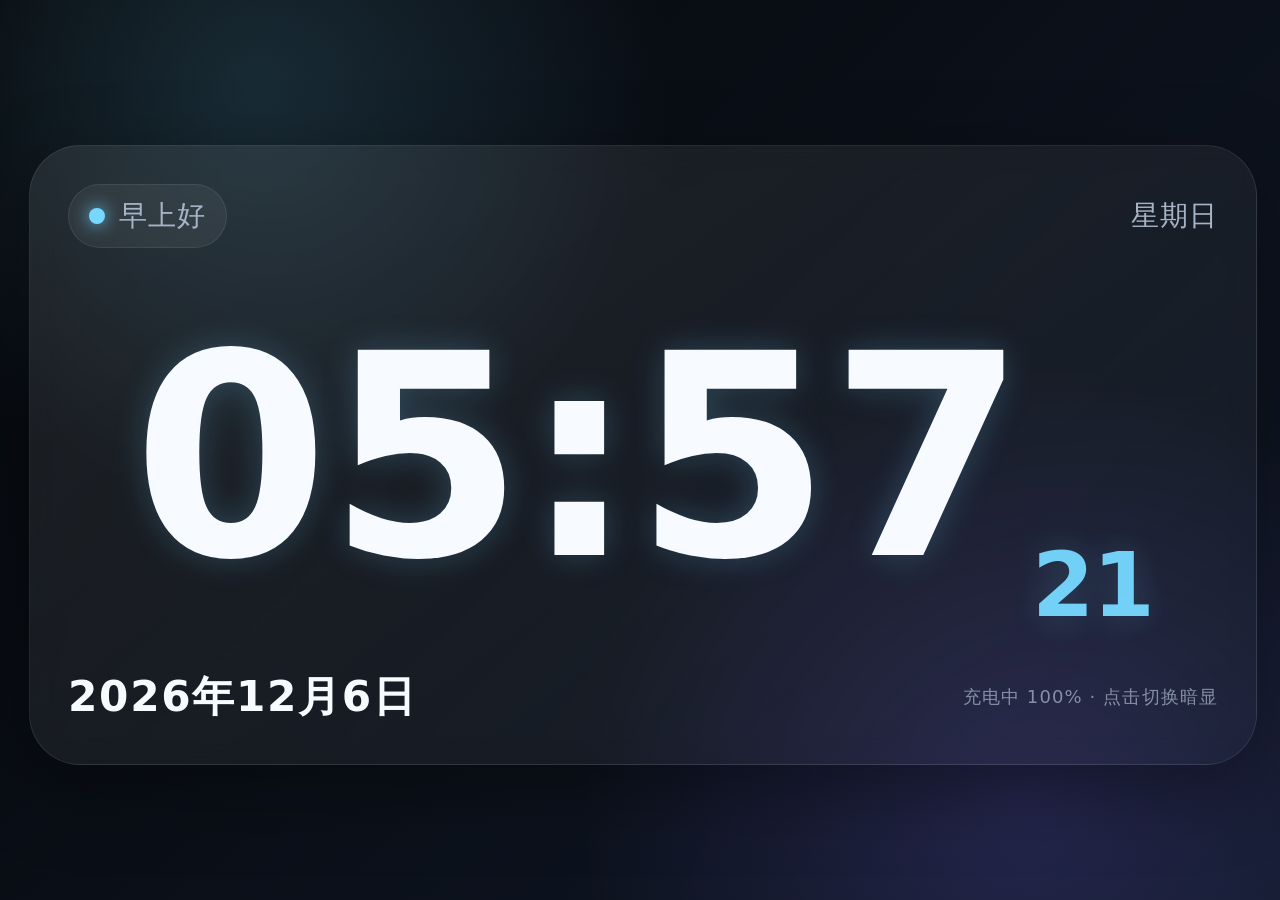
==== clock.html @ df269bb8 "0.0.0 初始版本" ====
<!doctype html>
<html lang="zh-CN">
<head>
  <meta charset="utf-8" />
  <meta name="viewport" content="width=device-width, initial-scale=1, viewport-fit=cover" />
  <meta name="theme-color" content="#05070a" />
  <title>横屏全屏时钟 · Fully Kiosk Browser</title>
  <style>
    :root {
      --bg-1: #05070a;
      --bg-2: #101827;
      --text: #f7fbff;
      --muted: #a7b4c7;
      --accent: #77d8ff;
      --warn: #ffd166;
      --glass: rgba(255,255,255,.06);
      --shadow: 0 24px 80px rgba(0,0,0,.35);
    }

    * { box-sizing: border-box; }

    html, body {
      width: 100%;
      height: 100%;
      margin: 0;
      overflow: hidden;
      background: var(--bg-1);
      color: var(--text);
      font-family: ui-sans-serif, system-ui, -apple-system, BlinkMacSystemFont, "Segoe UI", "PingFang SC", "Microsoft YaHei", sans-serif;
      -webkit-user-select: none;
      user-select: none;
      touch-action: manipulation;
    }

    body {
      display: grid;
      place-items: center;
      background:
        radial-gradient(circle at 20% 10%, rgba(119, 216, 255, .16), transparent 32%),
        radial-gradient(circle at 80% 90%, rgba(130, 110, 255, .18), transparent 34%),
        linear-gradient(135deg, var(--bg-1), var(--bg-2));
    }

    .noise {
      position: fixed;
      inset: 0;
      pointer-events: none;
      opacity: .12;
      background-image:
        linear-gradient(rgba(255,255,255,.035) 1px, transparent 1px),
        linear-gradient(90deg, rgba(255,255,255,.035) 1px, transparent 1px);
      background-size: 44px 44px;
      mask-image: radial-gradient(circle at center, black, transparent 82%);
    }

    .clock-wrap {
      width: min(96vw, 1320px);
      height: min(88vh, 620px);
      padding: clamp(18px, 3vw, 42px);
      display: grid;
      grid-template-rows: auto 1fr auto;
      gap: clamp(14px, 2.2vw, 28px);
      border: 1px solid rgba(255,255,255,.09);
      border-radius: clamp(24px, 4vw, 52px);
      background: linear-gradient(145deg, rgba(255,255,255,.09), rgba(255,255,255,.025));
      box-shadow: var(--shadow);
      backdrop-filter: blur(14px);
      transform: translate3d(var(--drift-x, 0px), var(--drift-y, 0px), 0);
      transition: transform 1.2s ease, opacity .4s ease;
    }

    .top-bar,
    .bottom-bar {
      display: flex;
      align-items: center;
      justify-content: space-between;
      gap: 16px;
      color: var(--muted);
      font-size: clamp(16px, 2.3vw, 28px);
      letter-spacing: .04em;
      white-space: nowrap;
    }

    .status-pill {
      display: inline-flex;
      align-items: center;
      gap: .5em;
      padding: .42em .72em;
      border-radius: 999px;
      background: var(--glass);
      border: 1px solid rgba(255,255,255,.08);
    }

    .dot {
      width: .55em;
      height: .55em;
      border-radius: 999px;
      background: var(--accent);
      box-shadow: 0 0 18px var(--accent);
    }

    .main-time {
      display: flex;
      align-items: center;
      justify-content: center;
      min-height: 0;
      font-variant-numeric: tabular-nums;
      font-weight: 800;
      letter-spacing: -.055em;
      line-height: .9;
      text-shadow: 0 0 34px rgba(119,216,255,.22);
    }

    #time {
      font-size: clamp(92px, 22vw, 310px);
    }

    #seconds {
      align-self: flex-end;
      margin: 0 0 .16em .08em;
      color: var(--accent);
      font-size: clamp(36px, 7vw, 96px);
      letter-spacing: -.02em;
      opacity: .96;
    }

    .date {
      color: var(--text);
      font-size: clamp(20px, 3.3vw, 46px);
      font-weight: 650;
      letter-spacing: .04em;
    }

    .hint {
      opacity: .74;
      font-size: clamp(13px, 1.5vw, 18px);
    }

    .portrait-warning {
      display: none;
      position: fixed;
      inset: 0;
      z-index: 9;
      padding: 32px;
      place-items: center;
      text-align: center;
      background: #05070a;
      color: var(--text);
      font-size: 22px;
      line-height: 1.55;
    }

    .portrait-warning strong {
      display: block;
      margin-bottom: 12px;
      color: var(--accent);
      font-size: 30px;
    }

    .dim .clock-wrap { opacity: .35; }
    .dim body { background: #000; }

    @media (orientation: portrait) {
      .portrait-warning { display: grid; }
      .clock-wrap, .noise { display: none; }
    }

    @media (max-aspect-ratio: 1/1) {
      .portrait-warning { display: grid; }
      .clock-wrap, .noise { display: none; }
    }

    @media (prefers-reduced-motion: reduce) {
      .clock-wrap { transition: none; }
    }
  </style>
</head>
<body>
  <div class="portrait-warning">
    <div>
      <strong>请横屏使用</strong>
      这个时钟专为 Fully Kiosk Browser 横屏全屏显示设计。<br />
      请开启自动旋转，或在 Fully Kiosk 中锁定 Landscape。
    </div>
  </div>

  <div class="noise" aria-hidden="true"></div>

  <main class="clock-wrap" aria-label="横屏时钟">
    <section class="top-bar">
      <div class="status-pill"><span class="dot"></span><span id="greeting">晚上好</span></div>
      <div id="weekday">星期四</div>
    </section>

    <section class="main-time" aria-live="polite">
      <span id="time">00:00</span><span id="seconds">00</span>
    </section>

    <section class="bottom-bar">
      <div class="date" id="date">2026年5月28日</div>
      <div class="hint" id="battery">点击切换常亮/夜间暗显</div>
    </section>
  </main>

  <script>
    const $ = (id) => document.getElementById(id);

    const el = {
      time: $("time"),
      seconds: $("seconds"),
      date: $("date"),
      weekday: $("weekday"),
      greeting: $("greeting"),
      battery: $("battery")
    };

    const weekdays = ["星期日", "星期一", "星期二", "星期三", "星期四", "星期五", "星期六"];

    let dimmed = false;
    let lastMinute = "";

    function pad(n) {
      return String(n).padStart(2, "0");
    }

    function getGreeting(hour) {
      if (hour >= 5 && hour < 11) return "早上好";
      if (hour >= 11 && hour < 14) return "中午好";
      if (hour >= 14 && hour < 18) return "下午好";
      return "晚上好";
    }

    function updateClock() {
      const now = new Date();
      const hour = now.getHours();
      const minute = now.getMinutes();
      const second = now.getSeconds();
      const minuteKey = `${hour}:${minute}`;

      el.time.textContent = `${pad(hour)}:${pad(minute)}`;
      el.seconds.textContent = pad(second);

      if (minuteKey !== lastMinute) {
        lastMinute = minuteKey;
        el.date.textContent = `${now.getFullYear()}年${now.getMonth() + 1}月${now.getDate()}日`;
        el.weekday.textContent = weekdays[now.getDay()];
        el.greeting.textContent = getGreeting(hour);
        driftForBurnInProtection();
      }
    }

    // 每分钟轻微移动几像素，降低 OLED 长时间显示时的烧屏风险。
    function driftForBurnInProtection() {
      const x = Math.round((Math.random() - .5) * 16);
      const y = Math.round((Math.random() - .5) * 10);
      document.documentElement.style.setProperty("--drift-x", `${x}px`);
      document.documentElement.style.setProperty("--drift-y", `${y}px`);
    }

    async function updateBattery() {
      try {
        if (!navigator.getBattery) return;
        const battery = await navigator.getBattery();
        const render = () => {
          const pct = Math.round(battery.level * 100);
          const charging = battery.charging ? "充电中" : "电池";
          el.battery.textContent = `${charging} ${pct}% · 点击切换暗显`;
          if (!battery.charging && pct <= 20) {
            el.battery.style.color = "var(--warn)";
          } else {
            el.battery.style.color = "";
          }
        };
        battery.addEventListener("levelchange", render);
        battery.addEventListener("chargingchange", render);
        render();
      } catch (_) {
        // 某些 WebView 不开放电池接口，忽略即可。
      }
    }

    function toggleDim() {
      dimmed = !dimmed;
      document.documentElement.classList.toggle("dim", dimmed);
    }

    document.addEventListener("click", toggleDim);
    document.addEventListener("dblclick", () => location.reload());

    // 尝试保持屏幕常亮。Fully Kiosk 一般也可在设置中强制 Keep Screen On。
    async function requestWakeLock() {
      try {
        if ("wakeLock" in navigator) {
          await navigator.wakeLock.request("screen");
        }
      } catch (_) {}
    }

    document.addEventListener("visibilitychange", () => {
      if (!document.hidden) requestWakeLock();
    });

    updateClock();
    updateBattery();
    requestWakeLock();
    setInterval(updateClock, 250);
  </script>
</body>
</html>
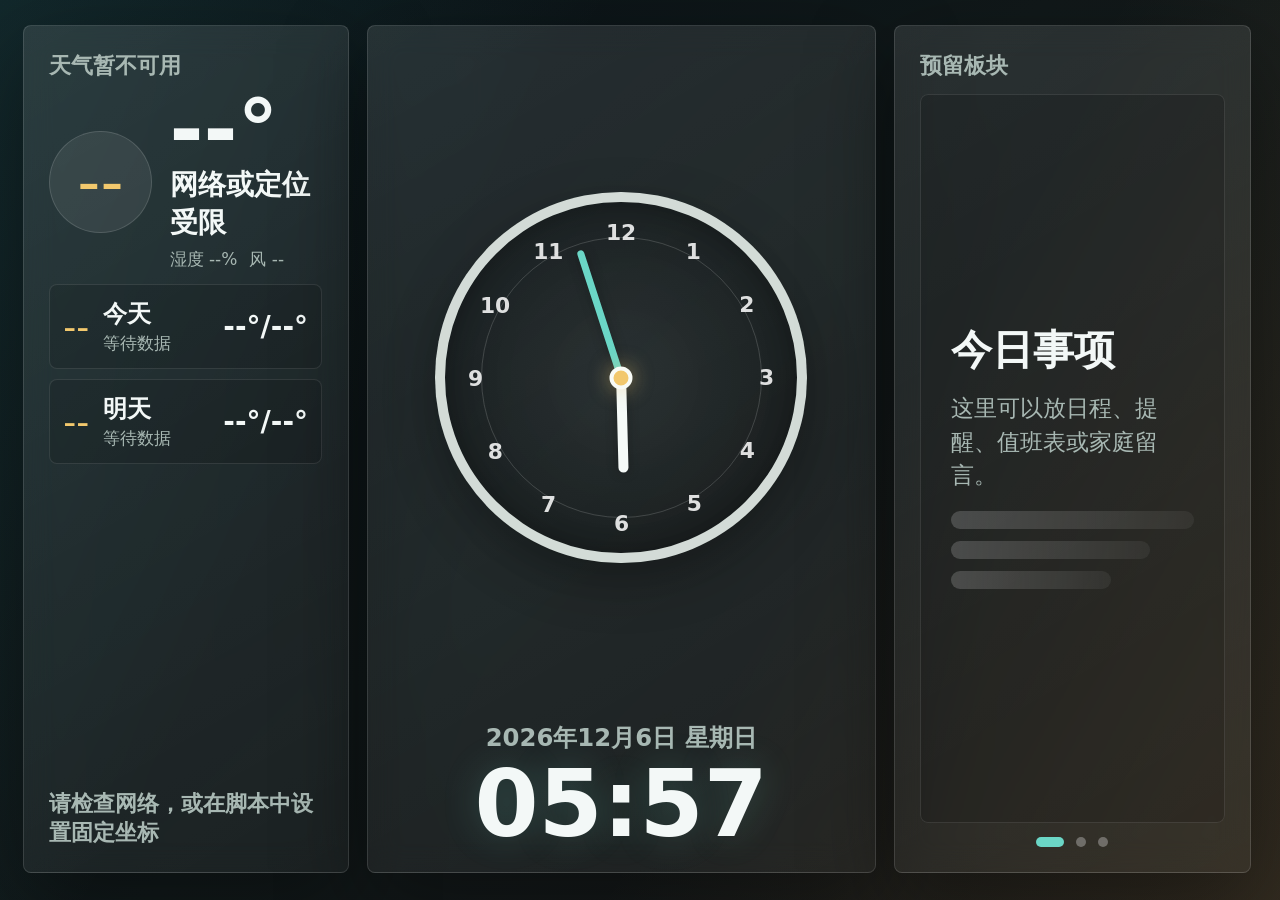
==== commit 5e664353: "0.1.0 横屏3栏结构" ====
--- a/clock.html
+++ b/clock.html
@@ -3,148 +3,384 @@
 <head>
   <meta charset="utf-8" />
   <meta name="viewport" content="width=device-width, initial-scale=1, viewport-fit=cover" />
-  <meta name="theme-color" content="#05070a" />
-  <title>横屏全屏时钟 · Fully Kiosk Browser</title>
+  <meta name="theme-color" content="#061016" />
+  <title>横屏信息钟</title>
   <style>
     :root {
-      --bg-1: #05070a;
-      --bg-2: #101827;
-      --text: #f7fbff;
-      --muted: #a7b4c7;
-      --accent: #77d8ff;
-      --warn: #ffd166;
-      --glass: rgba(255,255,255,.06);
-      --shadow: 0 24px 80px rgba(0,0,0,.35);
+      --bg: #061016;
+      --panel: rgba(255, 255, 255, .075);
+      --panel-strong: rgba(255, 255, 255, .12);
+      --line: rgba(255, 255, 255, .13);
+      --text: #f3f8f7;
+      --muted: #a8b8b3;
+      --accent: #6bd6c6;
+      --accent-2: #f2c86d;
+      --danger: #ff8f7e;
+      --shadow: 0 28px 90px rgba(0, 0, 0, .38);
     }
 
     * { box-sizing: border-box; }
 
-    html, body {
+    html,
+    body {
       width: 100%;
       height: 100%;
       margin: 0;
       overflow: hidden;
-      background: var(--bg-1);
+      background: var(--bg);
       color: var(--text);
       font-family: ui-sans-serif, system-ui, -apple-system, BlinkMacSystemFont, "Segoe UI", "PingFang SC", "Microsoft YaHei", sans-serif;
       -webkit-user-select: none;
       user-select: none;
-      touch-action: manipulation;
+      touch-action: pan-y;
     }
 
     body {
       display: grid;
       place-items: center;
       background:
-        radial-gradient(circle at 20% 10%, rgba(119, 216, 255, .16), transparent 32%),
-        radial-gradient(circle at 80% 90%, rgba(130, 110, 255, .18), transparent 34%),
-        linear-gradient(135deg, var(--bg-1), var(--bg-2));
-    }
-
-    .noise {
-      position: fixed;
-      inset: 0;
-      pointer-events: none;
-      opacity: .12;
-      background-image:
-        linear-gradient(rgba(255,255,255,.035) 1px, transparent 1px),
-        linear-gradient(90deg, rgba(255,255,255,.035) 1px, transparent 1px);
-      background-size: 44px 44px;
-      mask-image: radial-gradient(circle at center, black, transparent 82%);
-    }
-
-    .clock-wrap {
-      width: min(96vw, 1320px);
-      height: min(88vh, 620px);
-      padding: clamp(18px, 3vw, 42px);
-      display: grid;
-      grid-template-rows: auto 1fr auto;
-      gap: clamp(14px, 2.2vw, 28px);
-      border: 1px solid rgba(255,255,255,.09);
-      border-radius: clamp(24px, 4vw, 52px);
-      background: linear-gradient(145deg, rgba(255,255,255,.09), rgba(255,255,255,.025));
+        linear-gradient(120deg, rgba(107, 214, 198, .12), transparent 34%),
+        linear-gradient(300deg, rgba(242, 200, 109, .12), transparent 38%),
+        linear-gradient(135deg, #061016, #11191a 48%, #171515);
+    }
+
+    .screen {
+      width: 100vw;
+      height: 100vh;
+      padding: clamp(10px, 2vw, 34px);
+      display: grid;
+      grid-template-columns: minmax(190px, .82fr) minmax(260px, 1.28fr) minmax(200px, .9fr);
+      gap: clamp(10px, 1.4vw, 26px);
+      transform: translate3d(var(--drift-x, 0px), var(--drift-y, 0px), 0);
+      transition: transform 1.2s ease, opacity .35s ease;
+    }
+
+    .panel {
+      min-width: 0;
+      min-height: 0;
+      height: 100%;
+      border: 1px solid var(--line);
+      border-radius: 8px;
+      background: linear-gradient(150deg, rgba(255, 255, 255, .105), rgba(255, 255, 255, .045));
       box-shadow: var(--shadow);
-      backdrop-filter: blur(14px);
-      transform: translate3d(var(--drift-x, 0px), var(--drift-y, 0px), 0);
-      transition: transform 1.2s ease, opacity .4s ease;
-    }
-
-    .top-bar,
-    .bottom-bar {
+      backdrop-filter: blur(16px);
+    }
+
+    .weather {
+      padding: clamp(12px, 2vw, 30px);
+      display: grid;
+      grid-template-rows: auto auto minmax(0, 1fr) auto;
+      gap: clamp(8px, 1.5vh, 14px);
+    }
+
+    .panel-title {
+      margin: 0;
+      color: var(--muted);
+      font-size: clamp(17px, 1.7vw, 24px);
+      font-weight: 650;
+      letter-spacing: 0;
+    }
+
+    .weather-main {
+      display: grid;
+      grid-template-columns: auto minmax(0, 1fr);
+      align-items: center;
+      gap: clamp(10px, 1.6vw, 18px);
+    }
+
+    .weather-icon {
+      width: clamp(58px, 8vw, 112px);
+      height: clamp(58px, 8vw, 112px);
+      display: grid;
+      place-items: center;
+      border-radius: 50%;
+      border: 1px solid rgba(255, 255, 255, .14);
+      background: var(--panel);
+      color: var(--accent-2);
+      font-size: clamp(32px, 5vw, 64px);
+    }
+
+    .temperature {
+      font-size: clamp(44px, 6.4vw, 86px);
+      font-weight: 760;
+      line-height: .88;
+      letter-spacing: 0;
+      font-variant-numeric: tabular-nums;
+    }
+
+    .condition {
+      color: var(--text);
+      font-size: clamp(17px, 2.2vw, 30px);
+      font-weight: 700;
+      letter-spacing: 0;
+    }
+
+    .weather-meta {
       display: flex;
+      flex-wrap: wrap;
+      gap: 6px 12px;
+      margin-top: 6px;
+      color: var(--muted);
+      font-size: clamp(12px, 1.35vw, 17px);
+      font-variant-numeric: tabular-nums;
+    }
+
+    .forecast-list {
+      display: grid;
+      align-content: start;
+      gap: clamp(7px, 1.2vh, 10px);
+      min-height: 0;
+    }
+
+    .forecast-card {
+      min-width: 0;
+      border: 1px solid rgba(255, 255, 255, .1);
+      border-radius: 8px;
+      background: rgba(0, 0, 0, .12);
+      padding: clamp(8px, 1.4vw, 13px);
+      display: grid;
+      grid-template-columns: auto minmax(0, 1fr) auto;
       align-items: center;
-      justify-content: space-between;
-      gap: 16px;
+      gap: clamp(8px, 1.4vw, 14px);
+    }
+
+    .forecast-icon {
+      color: var(--accent-2);
+      font-size: clamp(22px, 3.2vw, 36px);
+      line-height: 1;
+    }
+
+    .forecast-day {
+      display: block;
+      color: var(--text);
+      font-size: clamp(16px, 1.9vw, 24px);
+      font-weight: 760;
+    }
+
+    .forecast-condition {
+      display: block;
+      margin-top: 2px;
       color: var(--muted);
-      font-size: clamp(16px, 2.3vw, 28px);
-      letter-spacing: .04em;
+      font-size: clamp(12px, 1.35vw, 17px);
+      overflow: hidden;
+      text-overflow: ellipsis;
       white-space: nowrap;
     }
 
-    .status-pill {
-      display: inline-flex;
-      align-items: center;
-      gap: .5em;
-      padding: .42em .72em;
+    .forecast-temp {
+      text-align: right;
+      font-size: clamp(18px, 2.2vw, 28px);
+      font-weight: 780;
+      font-variant-numeric: tabular-nums;
+    }
+
+    .center {
+      display: grid;
+      grid-template-rows: minmax(0, 1fr) auto;
+      gap: clamp(16px, 2vh, 24px);
+      padding: clamp(12px, 2vw, 32px);
+    }
+
+    .clock-stage {
+      min-height: 0;
+      display: grid;
+      place-items: center;
+    }
+
+    .analog-clock {
+      position: relative;
+      width: min(53vh, 29vw, 100%);
+      min-width: min(250px, 100%);
+      aspect-ratio: 1;
+      border-radius: 50%;
+      border: clamp(6px, .85vw, 12px) solid rgba(232, 241, 236, .9);
+      background:
+        radial-gradient(circle at center, rgba(242, 200, 109, .16) 0 5px, transparent 6px),
+        radial-gradient(circle at center, rgba(255, 255, 255, .04), rgba(0, 0, 0, .18) 68%, rgba(255, 255, 255, .08));
+      box-shadow:
+        inset 0 0 24px rgba(0, 0, 0, .34),
+        0 18px 52px rgba(0, 0, 0, .32);
+    }
+
+    .analog-clock::before {
+      content: "";
+      position: absolute;
+      inset: 10%;
+      border-radius: 50%;
+      background: transparent;
+      border: 1px solid rgba(255, 255, 255, .16);
+    }
+
+    .mark {
+      position: absolute;
+      inset: 5%;
+      display: grid;
+      place-items: start center;
+      color: rgba(255, 255, 255, .86);
+      font-size: clamp(15px, 1.7vw, 26px);
+      font-weight: 760;
+      transform: rotate(calc(var(--i) * 30deg));
+    }
+
+    .mark span {
+      transform: rotate(calc(var(--i) * -30deg));
+    }
+
+    .hand {
+      position: absolute;
+      left: 50%;
+      bottom: 50%;
+      width: var(--w);
+      height: var(--h);
       border-radius: 999px;
-      background: var(--glass);
-      border: 1px solid rgba(255,255,255,.08);
-    }
-
-    .dot {
-      width: .55em;
-      height: .55em;
+      background: var(--c);
+      transform-origin: 50% 100%;
+      transform: translateX(-50%) rotate(var(--r, 0deg));
+      box-shadow: 0 0 12px rgba(0, 0, 0, .25);
+    }
+
+    .hour-hand {
+      --w: clamp(8px, .8vw, 12px);
+      --h: 27%;
+      --c: #f5faf8;
+    }
+
+    .minute-hand {
+      --w: clamp(5px, .55vw, 8px);
+      --h: 38%;
+      --c: #6bd6c6;
+    }
+
+    .pin {
+      position: absolute;
+      left: 50%;
+      top: 50%;
+      width: clamp(18px, 1.8vw, 28px);
+      aspect-ratio: 1;
+      border-radius: 50%;
+      background: var(--accent-2);
+      border: 4px solid #f8fbf6;
+      transform: translate(-50%, -50%);
+      box-shadow: 0 0 20px rgba(242, 200, 109, .5);
+    }
+
+    .readout {
+      display: grid;
+      justify-items: center;
+      gap: 8px;
+      padding-bottom: 0;
+    }
+
+    .date-line {
+      color: var(--muted);
+      font-size: clamp(17px, 1.9vw, 28px);
+      font-weight: 650;
+      letter-spacing: 0;
+      text-align: center;
+    }
+
+    .digital-time {
+      font-size: clamp(50px, 7.2vw, 112px);
+      font-weight: 820;
+      line-height: .92;
+      letter-spacing: 0;
+      font-variant-numeric: tabular-nums;
+      text-shadow: 0 0 36px rgba(107, 214, 198, .22);
+    }
+
+    .reserve {
+      position: relative;
+      display: grid;
+      grid-template-rows: auto minmax(0, 1fr) auto;
+      gap: 14px;
+      padding: clamp(12px, 2vw, 30px);
+      overflow: hidden;
+    }
+
+    .slides {
+      min-height: 0;
+      overflow: hidden;
+      border-radius: 8px;
+      touch-action: pan-y;
+    }
+
+    .slide-track {
+      height: 100%;
+      display: flex;
+      transform: translateX(calc(var(--page, 0) * -100%));
+      transition: transform .36s ease;
+    }
+
+    .slide {
+      min-width: 100%;
+      padding: clamp(18px, 2.3vw, 30px);
+      display: grid;
+      align-content: center;
+      gap: 18px;
+      border: 1px solid rgba(255, 255, 255, .1);
+      border-radius: 8px;
+      background: rgba(0, 0, 0, .14);
+    }
+
+    .slide h2 {
+      margin: 0;
+      font-size: clamp(28px, 3.2vw, 46px);
+      line-height: 1.12;
+      font-weight: 780;
+      letter-spacing: 0;
+    }
+
+    .slide p {
+      margin: 0;
+      color: var(--muted);
+      font-size: clamp(17px, 1.8vw, 24px);
+      line-height: 1.45;
+    }
+
+    .placeholder-list {
+      display: grid;
+      gap: 12px;
+    }
+
+    .placeholder-row {
+      height: clamp(16px, 2vh, 24px);
       border-radius: 999px;
-      background: var(--accent);
-      box-shadow: 0 0 18px var(--accent);
-    }
-
-    .main-time {
+      background: linear-gradient(90deg, rgba(255, 255, 255, .18), rgba(255, 255, 255, .055));
+    }
+
+    .placeholder-row:nth-child(2) { width: 82%; }
+    .placeholder-row:nth-child(3) { width: 66%; }
+
+    .pager {
       display: flex;
       align-items: center;
       justify-content: center;
-      min-height: 0;
-      font-variant-numeric: tabular-nums;
-      font-weight: 800;
-      letter-spacing: -.055em;
-      line-height: .9;
-      text-shadow: 0 0 34px rgba(119,216,255,.22);
-    }
-
-    #time {
-      font-size: clamp(92px, 22vw, 310px);
-    }
-
-    #seconds {
-      align-self: flex-end;
-      margin: 0 0 .16em .08em;
-      color: var(--accent);
-      font-size: clamp(36px, 7vw, 96px);
-      letter-spacing: -.02em;
-      opacity: .96;
-    }
-
-    .date {
-      color: var(--text);
-      font-size: clamp(20px, 3.3vw, 46px);
-      font-weight: 650;
-      letter-spacing: .04em;
-    }
-
-    .hint {
-      opacity: .74;
-      font-size: clamp(13px, 1.5vw, 18px);
+      gap: 12px;
+    }
+
+    .page-dot {
+      width: 10px;
+      height: 10px;
+      border: 0;
+      border-radius: 999px;
+      background: rgba(255, 255, 255, .3);
+      padding: 0;
+    }
+
+    .page-dot[aria-current="true"] {
+      width: 28px;
+      background: var(--accent);
     }
 
     .portrait-warning {
       display: none;
       position: fixed;
       inset: 0;
-      z-index: 9;
+      z-index: 10;
       padding: 32px;
       place-items: center;
       text-align: center;
-      background: #05070a;
+      background: #061016;
       color: var(--text);
       font-size: 22px;
       line-height: 1.55;
@@ -157,21 +393,90 @@
       font-size: 30px;
     }
 
-    .dim .clock-wrap { opacity: .35; }
+    .dim .screen { opacity: .3; }
     .dim body { background: #000; }
+
+    @media (max-width: 900px) and (orientation: landscape) {
+      .screen {
+        padding: 8px;
+        gap: 8px;
+        grid-template-columns: minmax(190px, .84fr) minmax(260px, 1.32fr) minmax(210px, .96fr);
+        transform: none;
+      }
+
+      .weather,
+      .center,
+      .reserve {
+        padding: 10px;
+      }
+
+      .panel-title {
+        font-size: 14px;
+      }
+
+      .weather-icon {
+        width: 56px;
+        height: 56px;
+        font-size: 30px;
+      }
+
+      .temperature {
+        font-size: 46px;
+      }
+
+      .condition {
+        font-size: 16px;
+      }
+
+      .weather-meta {
+        font-size: 12px;
+      }
+
+      .forecast-card {
+        padding: 8px;
+      }
+
+      .analog-clock {
+        width: min(46vh, 190px);
+      }
+
+      .center {
+        grid-template-rows: minmax(0, 1fr) auto;
+        gap: 6px;
+      }
+
+      .date-line {
+        font-size: 16px;
+      }
+
+      .digital-time {
+        font-size: 70px;
+      }
+
+      .slide h2 {
+        font-size: 28px;
+      }
+
+      .slide p {
+        font-size: 16px;
+      }
+
+      .slide {
+        gap: 12px;
+        padding: 18px;
+      }
+    }
 
     @media (orientation: portrait) {
       .portrait-warning { display: grid; }
-      .clock-wrap, .noise { display: none; }
-    }
-
-    @media (max-aspect-ratio: 1/1) {
-      .portrait-warning { display: grid; }
-      .clock-wrap, .noise { display: none; }
+      .screen { display: none; }
     }
 
     @media (prefers-reduced-motion: reduce) {
-      .clock-wrap { transition: none; }
+      .screen,
+      .slide-track {
+        transition: none;
+      }
     }
   </style>
 </head>
@@ -179,26 +484,105 @@
   <div class="portrait-warning">
     <div>
       <strong>请横屏使用</strong>
-      这个时钟专为 Fully Kiosk Browser 横屏全屏显示设计。<br />
-      请开启自动旋转，或在 Fully Kiosk 中锁定 Landscape。
+      这个信息钟为横屏全屏显示设计。请开启自动旋转，或在设备中锁定 Landscape。
     </div>
   </div>
 
-  <div class="noise" aria-hidden="true"></div>
-
-  <main class="clock-wrap" aria-label="横屏时钟">
-    <section class="top-bar">
-      <div class="status-pill"><span class="dot"></span><span id="greeting">晚上好</span></div>
-      <div id="weekday">星期四</div>
+  <main class="screen" aria-label="横屏信息钟">
+    <section class="panel weather" aria-label="天气">
+      <h1 class="panel-title" id="weatherLocation">正在获取天气</h1>
+      <div class="weather-main">
+        <div class="weather-icon" id="weatherIcon" aria-hidden="true">--</div>
+        <div>
+          <div class="temperature" id="temperature">--°</div>
+          <div class="condition" id="weatherText">等待定位</div>
+          <div class="weather-meta">
+            <span id="humidity">湿度 --%</span>
+            <span id="windSpeed">风 --</span>
+          </div>
+        </div>
+      </div>
+      <div class="forecast-list" aria-label="今明两日天气">
+        <div class="forecast-card" id="forecastToday">
+          <div class="forecast-icon" aria-hidden="true">--</div>
+          <div>
+            <span class="forecast-day">今天</span>
+            <span class="forecast-condition">等待数据</span>
+          </div>
+          <div class="forecast-temp">--°/--°</div>
+        </div>
+        <div class="forecast-card" id="forecastTomorrow">
+          <div class="forecast-icon" aria-hidden="true">--</div>
+          <div>
+            <span class="forecast-day">明天</span>
+            <span class="forecast-condition">等待数据</span>
+          </div>
+          <div class="forecast-temp">--°/--°</div>
+        </div>
+      </div>
+      <div class="panel-title" id="weatherNote">允许定位后显示本地今明天气</div>
     </section>
 
-    <section class="main-time" aria-live="polite">
-      <span id="time">00:00</span><span id="seconds">00</span>
+    <section class="panel center" aria-label="机械钟与日期时间">
+      <div class="clock-stage">
+        <div class="analog-clock" aria-hidden="true">
+          <div class="mark" style="--i: 0"><span>12</span></div>
+          <div class="mark" style="--i: 1"><span>1</span></div>
+          <div class="mark" style="--i: 2"><span>2</span></div>
+          <div class="mark" style="--i: 3"><span>3</span></div>
+          <div class="mark" style="--i: 4"><span>4</span></div>
+          <div class="mark" style="--i: 5"><span>5</span></div>
+          <div class="mark" style="--i: 6"><span>6</span></div>
+          <div class="mark" style="--i: 7"><span>7</span></div>
+          <div class="mark" style="--i: 8"><span>8</span></div>
+          <div class="mark" style="--i: 9"><span>9</span></div>
+          <div class="mark" style="--i: 10"><span>10</span></div>
+          <div class="mark" style="--i: 11"><span>11</span></div>
+          <div class="hand hour-hand" id="hourHand"></div>
+          <div class="hand minute-hand" id="minuteHand"></div>
+          <div class="pin"></div>
+        </div>
+      </div>
+      <div class="readout" aria-live="polite">
+        <div class="date-line" id="dateLine">2026年5月29日 星期五</div>
+        <div class="digital-time" id="digitalTime">00:00</div>
+      </div>
     </section>
 
-    <section class="bottom-bar">
-      <div class="date" id="date">2026年5月28日</div>
-      <div class="hint" id="battery">点击切换常亮/夜间暗显</div>
+    <section class="panel reserve" aria-label="预留滑动板块">
+      <h1 class="panel-title">预留板块</h1>
+      <div class="slides" id="slides">
+        <div class="slide-track" id="slideTrack">
+          <article class="slide">
+            <h2>今日事项</h2>
+            <p>这里可以放日程、提醒、值班表或家庭留言。</p>
+            <div class="placeholder-list" aria-hidden="true">
+              <div class="placeholder-row"></div>
+              <div class="placeholder-row"></div>
+              <div class="placeholder-row"></div>
+            </div>
+          </article>
+          <article class="slide">
+            <h2>设备状态</h2>
+            <p>后续可接入门禁、摄像头、传感器、NAS 或 Home Assistant 信息。</p>
+            <div class="placeholder-list" aria-hidden="true">
+              <div class="placeholder-row"></div>
+              <div class="placeholder-row"></div>
+              <div class="placeholder-row"></div>
+            </div>
+          </article>
+          <article class="slide">
+            <h2>自定义内容</h2>
+            <p>支持继续扩展为图片、公告、倒计时、二维码或快捷按钮。</p>
+            <div class="placeholder-list" aria-hidden="true">
+              <div class="placeholder-row"></div>
+              <div class="placeholder-row"></div>
+              <div class="placeholder-row"></div>
+            </div>
+          </article>
+        </div>
+      </div>
+      <div class="pager" id="pager" aria-label="预留板块分页"></div>
     </section>
   </main>
 
@@ -206,77 +590,187 @@
     const $ = (id) => document.getElementById(id);
 
     const el = {
-      time: $("time"),
-      seconds: $("seconds"),
-      date: $("date"),
-      weekday: $("weekday"),
-      greeting: $("greeting"),
-      battery: $("battery")
+      digitalTime: $("digitalTime"),
+      dateLine: $("dateLine"),
+      hourHand: $("hourHand"),
+      minuteHand: $("minuteHand"),
+      weatherLocation: $("weatherLocation"),
+      weatherIcon: $("weatherIcon"),
+      weatherText: $("weatherText"),
+      temperature: $("temperature"),
+      humidity: $("humidity"),
+      windSpeed: $("windSpeed"),
+      weatherNote: $("weatherNote"),
+      forecastToday: $("forecastToday"),
+      forecastTomorrow: $("forecastTomorrow"),
+      slides: $("slides"),
+      slideTrack: $("slideTrack"),
+      pager: $("pager")
     };
 
     const weekdays = ["星期日", "星期一", "星期二", "星期三", "星期四", "星期五", "星期六"];
+    const weatherCodeMap = {
+      0: ["晴", "☀"],
+      1: ["大致晴朗", "◐"],
+      2: ["局部多云", "☁"],
+      3: ["阴", "☁"],
+      45: ["雾", "≋"],
+      48: ["雾凇", "≋"],
+      51: ["小毛毛雨", "☂"],
+      53: ["毛毛雨", "☂"],
+      55: ["大毛毛雨", "☂"],
+      61: ["小雨", "☔"],
+      63: ["中雨", "☔"],
+      65: ["大雨", "☔"],
+      80: ["阵雨", "☔"],
+      81: ["阵雨", "☔"],
+      82: ["强阵雨", "☔"],
+      95: ["雷雨", "⚡"],
+      96: ["雷雨冰雹", "⚡"],
+      99: ["强雷雨冰雹", "⚡"]
+    };
 
     let dimmed = false;
     let lastMinute = "";
+    let currentPage = 0;
+    const pageCount = 3;
 
     function pad(n) {
       return String(n).padStart(2, "0");
-    }
-
-    function getGreeting(hour) {
-      if (hour >= 5 && hour < 11) return "早上好";
-      if (hour >= 11 && hour < 14) return "中午好";
-      if (hour >= 14 && hour < 18) return "下午好";
-      return "晚上好";
     }
 
     function updateClock() {
       const now = new Date();
       const hour = now.getHours();
       const minute = now.getMinutes();
-      const second = now.getSeconds();
       const minuteKey = `${hour}:${minute}`;
-
-      el.time.textContent = `${pad(hour)}:${pad(minute)}`;
-      el.seconds.textContent = pad(second);
+      const hourAngle = ((hour % 12) + minute / 60) * 30;
+      const minuteAngle = minute * 6;
+
+      el.hourHand.style.setProperty("--r", `${hourAngle}deg`);
+      el.minuteHand.style.setProperty("--r", `${minuteAngle}deg`);
+      el.digitalTime.textContent = `${pad(hour)}:${pad(minute)}`;
 
       if (minuteKey !== lastMinute) {
         lastMinute = minuteKey;
-        el.date.textContent = `${now.getFullYear()}年${now.getMonth() + 1}月${now.getDate()}日`;
-        el.weekday.textContent = weekdays[now.getDay()];
-        el.greeting.textContent = getGreeting(hour);
+        el.dateLine.textContent = `${now.getFullYear()}年${now.getMonth() + 1}月${now.getDate()}日 ${weekdays[now.getDay()]}`;
         driftForBurnInProtection();
       }
     }
 
-    // 每分钟轻微移动几像素，降低 OLED 长时间显示时的烧屏风险。
     function driftForBurnInProtection() {
-      const x = Math.round((Math.random() - .5) * 16);
-      const y = Math.round((Math.random() - .5) * 10);
+      const x = Math.round((Math.random() - .5) * 10);
+      const y = Math.round((Math.random() - .5) * 8);
       document.documentElement.style.setProperty("--drift-x", `${x}px`);
       document.documentElement.style.setProperty("--drift-y", `${y}px`);
     }
 
-    async function updateBattery() {
-      try {
-        if (!navigator.getBattery) return;
-        const battery = await navigator.getBattery();
-        const render = () => {
-          const pct = Math.round(battery.level * 100);
-          const charging = battery.charging ? "充电中" : "电池";
-          el.battery.textContent = `${charging} ${pct}% · 点击切换暗显`;
-          if (!battery.charging && pct <= 20) {
-            el.battery.style.color = "var(--warn)";
-          } else {
-            el.battery.style.color = "";
-          }
-        };
-        battery.addEventListener("levelchange", render);
-        battery.addEventListener("chargingchange", render);
-        render();
-      } catch (_) {
-        // 某些 WebView 不开放电池接口，忽略即可。
-      }
+    function renderWeather(data, sourceLabel) {
+      const current = data.current;
+      const [condition, icon] = weatherCodeMap[current.weather_code] || ["未知天气", "·"];
+      const time = new Date(current.time);
+
+      el.weatherLocation.textContent = sourceLabel;
+      el.weatherIcon.textContent = icon;
+      el.weatherText.textContent = condition;
+      el.temperature.textContent = `${Math.round(current.temperature_2m)}°`;
+      el.humidity.textContent = `湿度 ${Math.round(current.relative_humidity_2m)}%`;
+      el.windSpeed.textContent = `风 ${Math.round(current.wind_speed_10m)} km/h`;
+      renderForecastCard(el.forecastToday, data.daily, 0, "今天");
+      renderForecastCard(el.forecastTomorrow, data.daily, 1, "明天");
+      el.weatherNote.textContent = `更新 ${pad(time.getHours())}:${pad(time.getMinutes())} · Open-Meteo`;
+    }
+
+    function renderForecastCard(card, daily, index, label) {
+      if (!daily || !daily.time[index]) return;
+
+      const code = daily.weather_code[index];
+      const [condition, icon] = weatherCodeMap[code] || ["未知天气", "·"];
+      const max = Math.round(daily.temperature_2m_max[index]);
+      const min = Math.round(daily.temperature_2m_min[index]);
+      const rain = daily.precipitation_probability_max ? daily.precipitation_probability_max[index] : null;
+
+      card.querySelector(".forecast-icon").textContent = icon;
+      card.querySelector(".forecast-day").textContent = label;
+      card.querySelector(".forecast-condition").textContent = rain == null ? condition : `${condition} · 降水${rain}%`;
+      card.querySelector(".forecast-temp").textContent = `${max}°/${min}°`;
+    }
+
+    async function fetchWeather(latitude, longitude, sourceLabel) {
+      const params = new URLSearchParams({
+        latitude,
+        longitude,
+        current: "temperature_2m,relative_humidity_2m,weather_code,wind_speed_10m",
+        daily: "weather_code,temperature_2m_max,temperature_2m_min,precipitation_probability_max",
+        forecast_days: "2",
+        timezone: "auto"
+      });
+      const response = await fetch(`https://api.open-meteo.com/v1/forecast?${params}`);
+      if (!response.ok) throw new Error("weather request failed");
+      renderWeather(await response.json(), sourceLabel);
+    }
+
+    function updateWeather() {
+      const fallback = () => fetchWeather("1.3521", "103.8198", "新加坡天气").catch(() => {
+        el.weatherLocation.textContent = "天气暂不可用";
+        el.weatherText.textContent = "网络或定位受限";
+        el.weatherNote.textContent = "请检查网络，或在脚本中设置固定坐标";
+      });
+
+      if (!navigator.geolocation) {
+        fallback();
+        return;
+      }
+
+      navigator.geolocation.getCurrentPosition(
+        ({ coords }) => fetchWeather(coords.latitude.toFixed(4), coords.longitude.toFixed(4), "当前位置天气").catch(fallback),
+        fallback,
+        { enableHighAccuracy: false, timeout: 7000, maximumAge: 30 * 60 * 1000 }
+      );
+    }
+
+    function renderPager() {
+      el.pager.innerHTML = "";
+      for (let i = 0; i < pageCount; i += 1) {
+        const button = document.createElement("button");
+        button.className = "page-dot";
+        button.type = "button";
+        button.setAttribute("aria-label", `切换到第 ${i + 1} 页`);
+        button.setAttribute("aria-current", String(i === currentPage));
+        button.addEventListener("click", (event) => {
+          event.stopPropagation();
+          setPage(i);
+        });
+        el.pager.appendChild(button);
+      }
+    }
+
+    function setPage(page) {
+      currentPage = (page + pageCount) % pageCount;
+      el.slideTrack.style.setProperty("--page", currentPage);
+      [...el.pager.children].forEach((dot, index) => {
+        dot.setAttribute("aria-current", String(index === currentPage));
+      });
+    }
+
+    function initSlider() {
+      let startX = 0;
+      let pointerDown = false;
+
+      el.slides.addEventListener("pointerdown", (event) => {
+        pointerDown = true;
+        startX = event.clientX;
+        el.slides.setPointerCapture(event.pointerId);
+      });
+
+      el.slides.addEventListener("pointerup", (event) => {
+        if (!pointerDown) return;
+        pointerDown = false;
+        const delta = event.clientX - startX;
+        if (Math.abs(delta) > 42) {
+          setPage(currentPage + (delta < 0 ? 1 : -1));
+        }
+      });
     }
 
     function toggleDim() {
@@ -284,10 +778,6 @@
       document.documentElement.classList.toggle("dim", dimmed);
     }
 
-    document.addEventListener("click", toggleDim);
-    document.addEventListener("dblclick", () => location.reload());
-
-    // 尝试保持屏幕常亮。Fully Kiosk 一般也可在设置中强制 Keep Screen On。
     async function requestWakeLock() {
       try {
         if ("wakeLock" in navigator) {
@@ -296,14 +786,19 @@
       } catch (_) {}
     }
 
+    document.addEventListener("click", toggleDim);
+    document.addEventListener("dblclick", () => location.reload());
     document.addEventListener("visibilitychange", () => {
       if (!document.hidden) requestWakeLock();
     });
 
     updateClock();
-    updateBattery();
+    renderPager();
+    initSlider();
+    updateWeather();
     requestWakeLock();
-    setInterval(updateClock, 250);
+    setInterval(updateClock, 1000);
+    setInterval(updateWeather, 15 * 60 * 1000);
   </script>
 </body>
 </html>
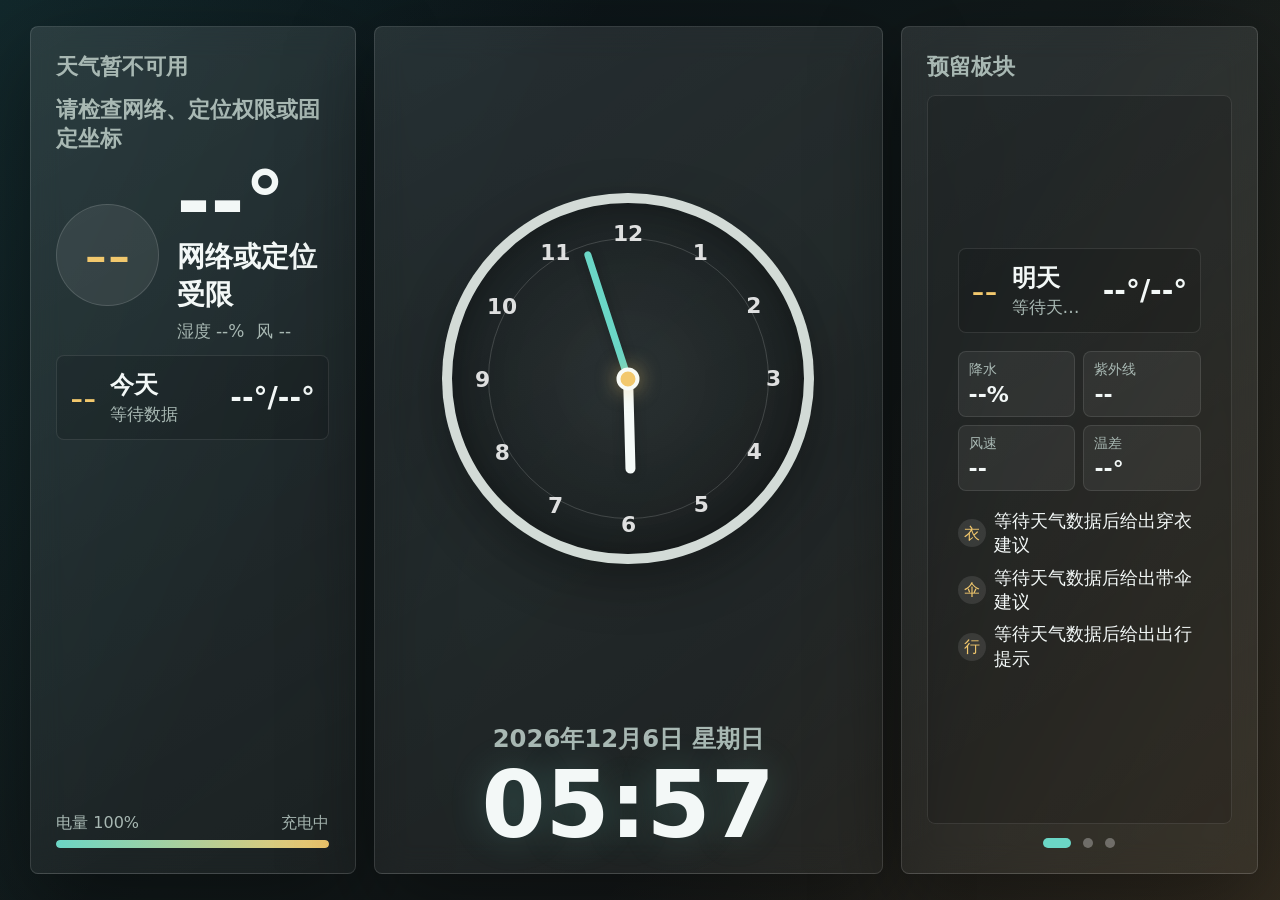
==== commit 29001967: "feat: redesign kiosk weather and clock layout - Add three-column kiosk layout with simplified analog" ====
--- a/clock.html
+++ b/clock.html
@@ -71,6 +71,7 @@
       display: grid;
       grid-template-rows: auto auto minmax(0, 1fr) auto;
       gap: clamp(8px, 1.5vh, 14px);
+      overflow: hidden;
     }
 
     .panel-title {
@@ -125,11 +126,57 @@
       font-variant-numeric: tabular-nums;
     }
 
-    .forecast-list {
+    .battery-status {
+      display: grid;
+      gap: 6px;
+      padding-top: 2px;
+      color: var(--muted);
+      font-size: clamp(12px, 1.3vw, 16px);
+      font-variant-numeric: tabular-nums;
+    }
+
+    .battery-row {
+      display: flex;
+      align-items: center;
+      justify-content: space-between;
+      gap: 10px;
+    }
+
+    .battery-meter {
+      height: 8px;
+      border-radius: 999px;
+      background: rgba(255, 255, 255, .14);
+      overflow: hidden;
+    }
+
+    .battery-fill {
+      width: var(--battery-level, 0%);
+      height: 100%;
+      border-radius: inherit;
+      background: linear-gradient(90deg, var(--accent), var(--accent-2));
+      transition: width .35s ease;
+    }
+
+    .weather-slider {
+      min-height: 0;
+      overflow: hidden;
+      border-radius: 8px;
+      touch-action: pan-y;
+    }
+
+    .weather-track {
+      height: 100%;
+      display: flex;
+      transform: translateX(calc(var(--weather-page, 0) * -100%));
+      transition: transform .36s ease;
+    }
+
+    .weather-page {
+      min-width: 100%;
+      min-height: 0;
       display: grid;
       align-content: start;
-      gap: clamp(7px, 1.2vh, 10px);
-      min-height: 0;
+      gap: clamp(8px, 1.4vh, 12px);
     }
 
     .forecast-card {
@@ -172,6 +219,104 @@
       font-size: clamp(18px, 2.2vw, 28px);
       font-weight: 780;
       font-variant-numeric: tabular-nums;
+    }
+
+    .advice-list {
+      display: grid;
+      gap: 8px;
+    }
+
+    .tomorrow-metrics {
+      display: grid;
+      grid-template-columns: repeat(2, minmax(0, 1fr));
+      gap: 8px;
+    }
+
+    .tomorrow-metric {
+      min-width: 0;
+      padding: 9px 10px;
+      border: 1px solid rgba(255, 255, 255, .1);
+      border-radius: 8px;
+      background: rgba(255, 255, 255, .055);
+    }
+
+    .tomorrow-metric span {
+      display: block;
+      color: var(--muted);
+      font-size: clamp(11px, 1.15vw, 14px);
+    }
+
+    .tomorrow-metric strong {
+      display: block;
+      margin-top: 3px;
+      color: var(--text);
+      font-size: clamp(16px, 1.8vw, 22px);
+      font-weight: 780;
+      font-variant-numeric: tabular-nums;
+      white-space: nowrap;
+    }
+
+    .advice-item {
+      display: grid;
+      grid-template-columns: auto minmax(0, 1fr);
+      gap: 8px;
+      align-items: center;
+      color: var(--text);
+      font-size: clamp(13px, 1.45vw, 18px);
+      line-height: 1.35;
+    }
+
+    .advice-icon {
+      width: 28px;
+      height: 28px;
+      display: grid;
+      place-items: center;
+      border-radius: 50%;
+      background: rgba(255, 255, 255, .1);
+      color: var(--accent-2);
+      font-size: 16px;
+    }
+
+    .trend-list {
+      display: grid;
+      gap: 6px;
+      min-height: 0;
+    }
+
+    .compact-trend {
+      gap: 4px;
+      padding-top: 2px;
+      overflow: hidden;
+    }
+
+    .trend-row {
+      display: grid;
+      grid-template-columns: 3.2em 1.5em minmax(0, 1fr) 3.4em 3em;
+      gap: 7px;
+      align-items: center;
+      color: var(--muted);
+      font-size: clamp(12px, 1.25vw, 16px);
+      font-variant-numeric: tabular-nums;
+    }
+
+    .compact-trend .trend-row {
+      font-size: clamp(11px, 1.15vw, 15px);
+    }
+
+    .trend-bar {
+      height: 7px;
+      border-radius: 999px;
+      background: linear-gradient(90deg, var(--accent), var(--accent-2));
+      opacity: .86;
+    }
+
+    .trend-rain {
+      color: var(--accent);
+      white-space: nowrap;
+    }
+
+    .reserved-weather {
+      align-content: center;
     }
 
     .center {
@@ -372,6 +517,20 @@
       background: var(--accent);
     }
 
+    .weather-pager {
+      display: none;
+      gap: 9px;
+    }
+
+    .weather-pager .page-dot {
+      width: 8px;
+      height: 8px;
+    }
+
+    .weather-pager .page-dot[aria-current="true"] {
+      width: 22px;
+    }
+
     .portrait-warning {
       display: none;
       position: fixed;
@@ -436,6 +595,34 @@
         padding: 8px;
       }
 
+      .tomorrow-metrics {
+        gap: 7px;
+      }
+
+      .tomorrow-metric {
+        padding: 7px 8px;
+      }
+
+      .weather-page {
+        gap: 8px;
+      }
+
+      .advice-item {
+        font-size: 12px;
+      }
+
+      .advice-icon {
+        width: 22px;
+        height: 22px;
+        font-size: 13px;
+      }
+
+      .trend-row {
+        gap: 5px;
+        font-size: 11px;
+        grid-template-columns: 2.8em 1.2em minmax(0, 1fr) 3.1em 2.7em;
+      }
+
       .analog-clock {
         width: min(46vh, 190px);
       }
@@ -491,36 +678,63 @@
   <main class="screen" aria-label="横屏信息钟">
     <section class="panel weather" aria-label="天气">
       <h1 class="panel-title" id="weatherLocation">正在获取天气</h1>
-      <div class="weather-main">
-        <div class="weather-icon" id="weatherIcon" aria-hidden="true">--</div>
-        <div>
-          <div class="temperature" id="temperature">--°</div>
-          <div class="condition" id="weatherText">等待定位</div>
-          <div class="weather-meta">
-            <span id="humidity">湿度 --%</span>
-            <span id="windSpeed">风 --</span>
-          </div>
+      <div class="panel-title" id="weatherNote">允许定位后显示本地天气与趋势</div>
+      <div class="weather-slider" id="weatherSlides">
+        <div class="weather-track" id="weatherTrack">
+          <article class="weather-page" aria-label="当前天气">
+            <div class="weather-main">
+              <div class="weather-icon" id="weatherIcon" aria-hidden="true">--</div>
+              <div>
+                <div class="temperature" id="temperature">--°</div>
+                <div class="condition" id="weatherText">等待定位</div>
+                <div class="weather-meta">
+                  <span id="humidity">湿度 --%</span>
+                  <span id="windSpeed">风 --</span>
+                </div>
+              </div>
+            </div>
+            <div class="forecast-card" id="forecastToday">
+              <div class="forecast-icon" aria-hidden="true">--</div>
+              <div>
+                <span class="forecast-day">今天</span>
+                <span class="forecast-condition">等待数据</span>
+              </div>
+              <div class="forecast-temp">--°/--°</div>
+            </div>
+            <div class="trend-list compact-trend" id="weeklyTrend"></div>
+          </article>
+
+          <article class="weather-page reserved-weather" aria-label="天气预留页二">
+            <div class="forecast-card">
+              <div class="forecast-icon" aria-hidden="true">+</div>
+              <div>
+                <span class="forecast-day">天气预留</span>
+                <span class="forecast-condition">后续可放空气质量、雷达或小时预报</span>
+              </div>
+            </div>
+          </article>
+
+          <article class="weather-page reserved-weather" aria-label="天气预留页三">
+            <div class="forecast-card">
+              <div class="forecast-icon" aria-hidden="true">+</div>
+              <div>
+                <span class="forecast-day">天气预留</span>
+                <span class="forecast-condition">后续可放生活指数或更多趋势</span>
+              </div>
+            </div>
+          </article>
         </div>
       </div>
-      <div class="forecast-list" aria-label="今明两日天气">
-        <div class="forecast-card" id="forecastToday">
-          <div class="forecast-icon" aria-hidden="true">--</div>
-          <div>
-            <span class="forecast-day">今天</span>
-            <span class="forecast-condition">等待数据</span>
-          </div>
-          <div class="forecast-temp">--°/--°</div>
+      <div class="pager weather-pager" id="weatherPager" aria-label="天气分页"></div>
+      <div class="battery-status" aria-label="手机电量">
+        <div class="battery-row">
+          <span id="batteryLabel">电量 --</span>
+          <span id="batteryState">等待读取</span>
         </div>
-        <div class="forecast-card" id="forecastTomorrow">
-          <div class="forecast-icon" aria-hidden="true">--</div>
-          <div>
-            <span class="forecast-day">明天</span>
-            <span class="forecast-condition">等待数据</span>
-          </div>
-          <div class="forecast-temp">--°/--°</div>
+        <div class="battery-meter" aria-hidden="true">
+          <div class="battery-fill" id="batteryFill"></div>
         </div>
       </div>
-      <div class="panel-title" id="weatherNote">允许定位后显示本地今明天气</div>
     </section>
 
     <section class="panel center" aria-label="机械钟与日期时间">
@@ -554,12 +768,45 @@
       <div class="slides" id="slides">
         <div class="slide-track" id="slideTrack">
           <article class="slide">
-            <h2>今日事项</h2>
-            <p>这里可以放日程、提醒、值班表或家庭留言。</p>
-            <div class="placeholder-list" aria-hidden="true">
-              <div class="placeholder-row"></div>
-              <div class="placeholder-row"></div>
-              <div class="placeholder-row"></div>
+            <div class="forecast-card" id="forecastTomorrow">
+              <div class="forecast-icon" aria-hidden="true">--</div>
+              <div>
+                <span class="forecast-day">明天</span>
+                <span class="forecast-condition">等待天气数据</span>
+              </div>
+              <div class="forecast-temp">--°/--°</div>
+            </div>
+            <div class="tomorrow-metrics" aria-label="明日天气指标">
+              <div class="tomorrow-metric">
+                <span>降水</span>
+                <strong id="tomorrowRain">--%</strong>
+              </div>
+              <div class="tomorrow-metric">
+                <span>紫外线</span>
+                <strong id="tomorrowUv">--</strong>
+              </div>
+              <div class="tomorrow-metric">
+                <span>风速</span>
+                <strong id="tomorrowWind">--</strong>
+              </div>
+              <div class="tomorrow-metric">
+                <span>温差</span>
+                <strong id="tomorrowRange">--°</strong>
+              </div>
+            </div>
+            <div class="advice-list">
+              <div class="advice-item">
+                <span class="advice-icon" aria-hidden="true">衣</span>
+                <span id="clothingAdvice">等待天气数据后给出穿衣建议</span>
+              </div>
+              <div class="advice-item">
+                <span class="advice-icon" aria-hidden="true">伞</span>
+                <span id="umbrellaAdvice">等待天气数据后给出带伞建议</span>
+              </div>
+              <div class="advice-item">
+                <span class="advice-icon" aria-hidden="true">行</span>
+                <span id="outingAdvice">等待天气数据后给出出行提示</span>
+              </div>
             </div>
           </article>
           <article class="slide">
@@ -603,6 +850,20 @@
       weatherNote: $("weatherNote"),
       forecastToday: $("forecastToday"),
       forecastTomorrow: $("forecastTomorrow"),
+      clothingAdvice: $("clothingAdvice"),
+      umbrellaAdvice: $("umbrellaAdvice"),
+      outingAdvice: $("outingAdvice"),
+      tomorrowRain: $("tomorrowRain"),
+      tomorrowUv: $("tomorrowUv"),
+      tomorrowWind: $("tomorrowWind"),
+      tomorrowRange: $("tomorrowRange"),
+      weeklyTrend: $("weeklyTrend"),
+      weatherSlides: $("weatherSlides"),
+      weatherTrack: $("weatherTrack"),
+      weatherPager: $("weatherPager"),
+      batteryLabel: $("batteryLabel"),
+      batteryState: $("batteryState"),
+      batteryFill: $("batteryFill"),
       slides: $("slides"),
       slideTrack: $("slideTrack"),
       pager: $("pager")
@@ -632,7 +893,11 @@
 
     let dimmed = false;
     let lastMinute = "";
+    let weatherCurrentPage = 0;
+    let weatherReturnTimer = null;
     let currentPage = 0;
+    const weatherPageCount = 3;
+    const weatherReturnDelay = 30 * 1000;
     const pageCount = 3;
 
     function pad(n) {
@@ -678,7 +943,9 @@
       el.windSpeed.textContent = `风 ${Math.round(current.wind_speed_10m)} km/h`;
       renderForecastCard(el.forecastToday, data.daily, 0, "今天");
       renderForecastCard(el.forecastTomorrow, data.daily, 1, "明天");
-      el.weatherNote.textContent = `更新 ${pad(time.getHours())}:${pad(time.getMinutes())} · Open-Meteo`;
+      renderTomorrowAdvice(data.daily);
+      renderWeeklyTrend(data.daily);
+      el.weatherNote.textContent = `更新 ${pad(time.getHours())}:${pad(time.getMinutes())} · 15分钟刷新`;
     }
 
     function renderForecastCard(card, daily, index, label) {
@@ -696,13 +963,80 @@
       card.querySelector(".forecast-temp").textContent = `${max}°/${min}°`;
     }
 
+    function renderTomorrowAdvice(daily) {
+      if (!daily || !daily.time[1]) return;
+
+      const max = Math.round(daily.temperature_2m_max[1]);
+      const min = Math.round(daily.temperature_2m_min[1]);
+      const rain = daily.precipitation_probability_max ? daily.precipitation_probability_max[1] : 0;
+      const wind = daily.wind_speed_10m_max ? Math.round(daily.wind_speed_10m_max[1]) : 0;
+      const uv = daily.uv_index_max ? Math.round(daily.uv_index_max[1]) : 0;
+      const range = max - min;
+
+      el.tomorrowRain.textContent = `${rain}%`;
+      el.tomorrowUv.textContent = uv >= 8 ? `${uv} 强` : uv >= 6 ? `${uv} 中高` : uv >= 3 ? `${uv} 中` : `${uv} 低`;
+      el.tomorrowWind.textContent = wind ? `${wind} km/h` : "--";
+      el.tomorrowRange.textContent = `${range}°`;
+
+      let clothing = "短袖或轻薄透气衣物比较合适。";
+      if (min <= 18) clothing = "早晚偏凉，建议加一件薄外套。";
+      else if (max >= 32) clothing = "天气偏热，建议穿轻薄透气衣物。";
+      else if (max <= 24) clothing = "温度舒适，可穿长袖或薄外套。";
+
+      let umbrella = "降水概率不高，雨伞可按需携带。";
+      if (rain >= 60) umbrella = "降水概率较高，建议带伞。";
+      else if (rain >= 35) umbrella = "可能有雨，随身带一把折叠伞更稳。";
+
+      const tips = [];
+      if (uv >= 7) tips.push("紫外线较强，注意防晒");
+      if (wind >= 30) tips.push("风力偏大，注意固定随身物品");
+      if (max >= 32) tips.push("高温时段注意补水");
+      if (tips.length === 0) tips.push("整体适合正常出行");
+
+      el.clothingAdvice.textContent = clothing;
+      el.umbrellaAdvice.textContent = umbrella;
+      el.outingAdvice.textContent = tips.join("，") + "。";
+    }
+
+    function renderWeeklyTrend(daily) {
+      if (!daily || !daily.time.length) return;
+
+      const highs = daily.temperature_2m_max.map(Math.round);
+      const lows = daily.temperature_2m_min.map(Math.round);
+      const maxHigh = Math.max(...highs);
+      const minLow = Math.min(...lows);
+      el.weeklyTrend.innerHTML = "";
+
+      daily.time.slice(0, 4).forEach((dateText, index) => {
+        const date = new Date(`${dateText}T00:00:00`);
+        const [condition, icon] = weatherCodeMap[daily.weather_code[index]] || ["未知", "·"];
+        const high = highs[index];
+        const low = lows[index];
+        const rain = daily.precipitation_probability_max ? daily.precipitation_probability_max[index] : 0;
+        const range = Math.max(1, maxHigh - minLow);
+        const width = Math.max(18, ((high - low) / range) * 100);
+        const row = document.createElement("div");
+
+        row.className = "trend-row";
+        row.innerHTML = `
+          <span>${index === 0 ? "今天" : weekdays[date.getDay()].replace("星期", "周")}</span>
+          <span>${icon}</span>
+          <span class="trend-bar" style="width:${width}%"></span>
+          <span>${high}°/${low}°</span>
+          <span class="trend-rain">💧${rain}%</span>
+        `;
+        row.title = condition;
+        el.weeklyTrend.appendChild(row);
+      });
+    }
+
     async function fetchWeather(latitude, longitude, sourceLabel) {
       const params = new URLSearchParams({
         latitude,
         longitude,
         current: "temperature_2m,relative_humidity_2m,weather_code,wind_speed_10m",
-        daily: "weather_code,temperature_2m_max,temperature_2m_min,precipitation_probability_max",
-        forecast_days: "2",
+        daily: "weather_code,temperature_2m_max,temperature_2m_min,precipitation_probability_max,wind_speed_10m_max,uv_index_max",
+        forecast_days: "7",
         timezone: "auto"
       });
       const response = await fetch(`https://api.open-meteo.com/v1/forecast?${params}`);
@@ -714,7 +1048,7 @@
       const fallback = () => fetchWeather("1.3521", "103.8198", "新加坡天气").catch(() => {
         el.weatherLocation.textContent = "天气暂不可用";
         el.weatherText.textContent = "网络或定位受限";
-        el.weatherNote.textContent = "请检查网络，或在脚本中设置固定坐标";
+        el.weatherNote.textContent = "请检查网络、定位权限或固定坐标";
       });
 
       if (!navigator.geolocation) {
@@ -727,6 +1061,63 @@
         fallback,
         { enableHighAccuracy: false, timeout: 7000, maximumAge: 30 * 60 * 1000 }
       );
+    }
+
+    function renderWeatherPager() {
+      el.weatherPager.innerHTML = "";
+      for (let i = 0; i < weatherPageCount; i += 1) {
+        const button = document.createElement("button");
+        button.className = "page-dot";
+        button.type = "button";
+        button.setAttribute("aria-label", `切换到天气第 ${i + 1} 页`);
+        button.setAttribute("aria-current", String(i === weatherCurrentPage));
+        button.addEventListener("click", (event) => {
+          event.stopPropagation();
+          setWeatherPage(i);
+          restartWeatherReturnTimer();
+        });
+        el.weatherPager.appendChild(button);
+      }
+    }
+
+    function setWeatherPage(page) {
+      weatherCurrentPage = (page + weatherPageCount) % weatherPageCount;
+      el.weatherTrack.style.setProperty("--weather-page", weatherCurrentPage);
+      [...el.weatherPager.children].forEach((dot, index) => {
+        dot.setAttribute("aria-current", String(index === weatherCurrentPage));
+      });
+    }
+
+    function restartWeatherReturnTimer() {
+      clearTimeout(weatherReturnTimer);
+      if (weatherCurrentPage === 0) return;
+
+      weatherReturnTimer = setTimeout(() => {
+        setWeatherPage(0);
+      }, weatherReturnDelay);
+    }
+
+    function initWeatherSlider() {
+      let startX = 0;
+      let pointerDown = false;
+
+      el.weatherSlides.addEventListener("pointerdown", (event) => {
+        event.stopPropagation();
+        pointerDown = true;
+        startX = event.clientX;
+        el.weatherSlides.setPointerCapture(event.pointerId);
+      });
+
+      el.weatherSlides.addEventListener("pointerup", (event) => {
+        event.stopPropagation();
+        if (!pointerDown) return;
+        pointerDown = false;
+        const delta = event.clientX - startX;
+        if (Math.abs(delta) > 36) {
+          setWeatherPage(weatherCurrentPage + (delta < 0 ? 1 : -1));
+          restartWeatherReturnTimer();
+        }
+      });
     }
 
     function renderPager() {
@@ -786,6 +1177,31 @@
       } catch (_) {}
     }
 
+    async function updateBattery() {
+      try {
+        if (!navigator.getBattery) {
+          el.batteryLabel.textContent = "电量不可用";
+          el.batteryState.textContent = "设备未开放";
+          return;
+        }
+
+        const battery = await navigator.getBattery();
+        const render = () => {
+          const pct = Math.round(battery.level * 100);
+          el.batteryLabel.textContent = `电量 ${pct}%`;
+          el.batteryState.textContent = battery.charging ? "充电中" : "使用电池";
+          el.batteryFill.style.setProperty("--battery-level", `${pct}%`);
+        };
+
+        battery.addEventListener("levelchange", render);
+        battery.addEventListener("chargingchange", render);
+        render();
+      } catch (_) {
+        el.batteryLabel.textContent = "电量不可用";
+        el.batteryState.textContent = "读取失败";
+      }
+    }
+
     document.addEventListener("click", toggleDim);
     document.addEventListener("dblclick", () => location.reload());
     document.addEventListener("visibilitychange", () => {
@@ -793,9 +1209,12 @@
     });
 
     updateClock();
+    renderWeatherPager();
+    initWeatherSlider();
     renderPager();
     initSlider();
     updateWeather();
+    updateBattery();
     requestWakeLock();
     setInterval(updateClock, 1000);
     setInterval(updateWeather, 15 * 60 * 1000);
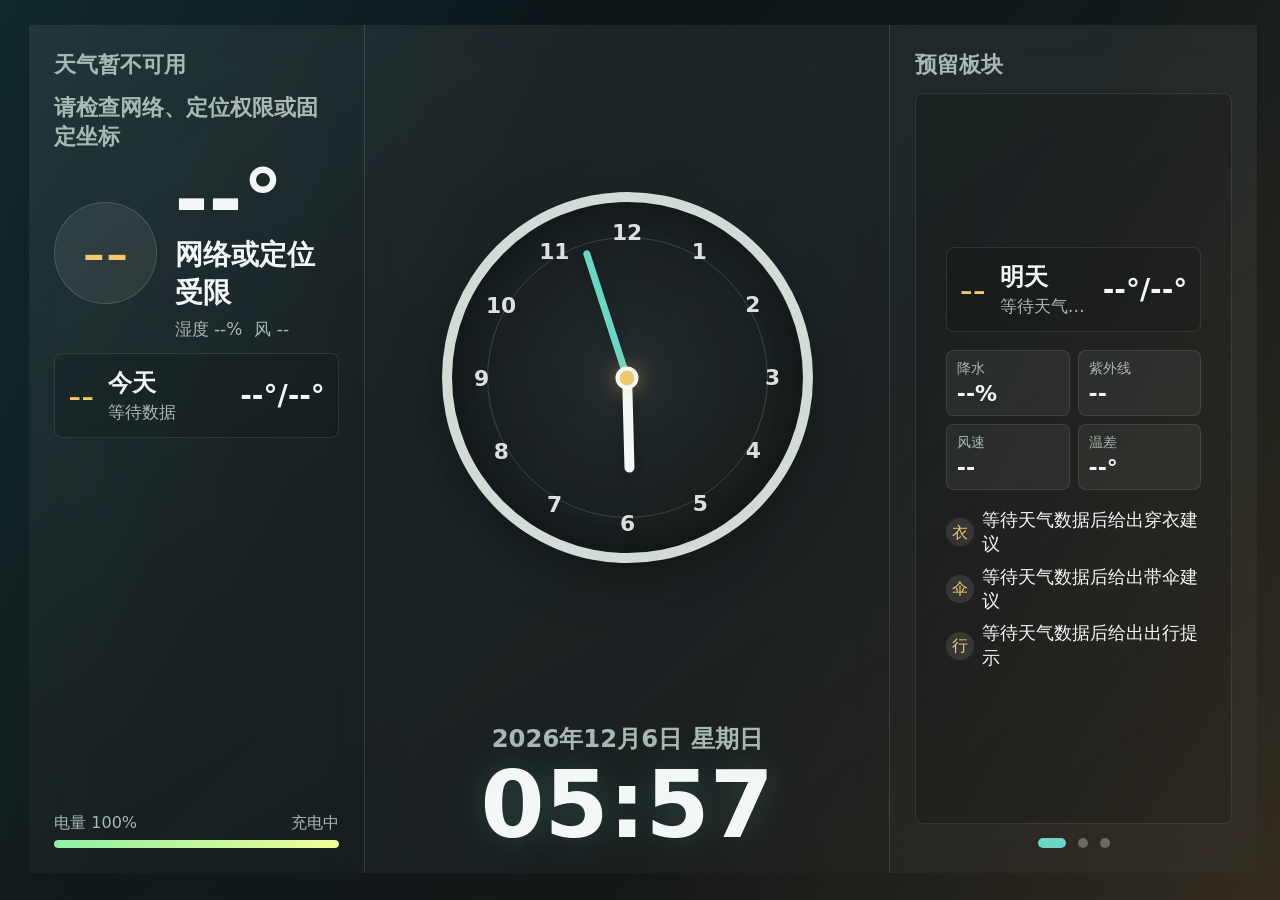
==== commit 2a52117a: "refactor: refine kiosk weather trend and battery layout - Replace panel boxes with slim vertical sep" ====
--- a/clock.html
+++ b/clock.html
@@ -15,6 +15,8 @@
       --muted: #a8b8b3;
       --accent: #6bd6c6;
       --accent-2: #f2c86d;
+      --battery: #7cc7ff;
+      --battery-charge: #8ef0a4;
       --danger: #ff8f7e;
       --shadow: 0 28px 90px rgba(0, 0, 0, .38);
     }
@@ -50,7 +52,7 @@
       padding: clamp(10px, 2vw, 34px);
       display: grid;
       grid-template-columns: minmax(190px, .82fr) minmax(260px, 1.28fr) minmax(200px, .9fr);
-      gap: clamp(10px, 1.4vw, 26px);
+      gap: 0;
       transform: translate3d(var(--drift-x, 0px), var(--drift-y, 0px), 0);
       transition: transform 1.2s ease, opacity .35s ease;
     }
@@ -59,11 +61,14 @@
       min-width: 0;
       min-height: 0;
       height: 100%;
-      border: 1px solid var(--line);
-      border-radius: 8px;
-      background: linear-gradient(150deg, rgba(255, 255, 255, .105), rgba(255, 255, 255, .045));
-      box-shadow: var(--shadow);
+      border: 0;
+      border-radius: 0;
+      background: linear-gradient(150deg, rgba(255, 255, 255, .075), rgba(255, 255, 255, .025));
       backdrop-filter: blur(16px);
+    }
+
+    .panel + .panel {
+      border-left: 1px solid rgba(255, 255, 255, .13);
     }
 
     .weather {
@@ -153,8 +158,17 @@
       width: var(--battery-level, 0%);
       height: 100%;
       border-radius: inherit;
-      background: linear-gradient(90deg, var(--accent), var(--accent-2));
+      background: linear-gradient(90deg, var(--battery), #c8e7ff);
       transition: width .35s ease;
+    }
+
+    .battery-status.is-charging .battery-fill {
+      background: linear-gradient(90deg, var(--battery-charge), #f1ff97);
+      box-shadow: 0 0 12px rgba(142, 240, 164, .34);
+    }
+
+    .battery-status.is-low .battery-fill {
+      background: linear-gradient(90deg, var(--danger), #ffd166);
     }
 
     .weather-slider {
@@ -291,8 +305,9 @@
 
     .trend-row {
       display: grid;
-      grid-template-columns: 3.2em 1.5em minmax(0, 1fr) 3.4em 3em;
-      gap: 7px;
+      grid-template-columns: 2.7em 1.3em minmax(0, 1fr);
+      grid-template-rows: auto auto;
+      gap: 2px 5px;
       align-items: center;
       color: var(--muted);
       font-size: clamp(12px, 1.25vw, 16px);
@@ -303,15 +318,43 @@
       font-size: clamp(11px, 1.15vw, 15px);
     }
 
-    .trend-bar {
+    .trend-track {
       height: 7px;
       border-radius: 999px;
+      background: rgba(255, 255, 255, .16);
+      position: relative;
+      overflow: hidden;
+    }
+
+    .trend-bar {
+      position: absolute;
+      left: var(--range-left, 0%);
+      width: var(--range-width, 30%);
+      height: 100%;
+      border-radius: inherit;
       background: linear-gradient(90deg, var(--accent), var(--accent-2));
-      opacity: .86;
+      opacity: .92;
     }
 
     .trend-rain {
+      grid-column: 3;
       color: var(--accent);
+      font-size: .92em;
+      text-align: center;
+      white-space: nowrap;
+    }
+
+    .trend-range {
+      display: grid;
+      grid-template-columns: 2.5em minmax(38px, 1fr) 2.5em;
+      gap: 6px;
+      align-items: center;
+    }
+
+    .trend-low,
+    .trend-high {
+      color: var(--text);
+      text-align: center;
       white-space: nowrap;
     }
 
@@ -558,7 +601,7 @@
     @media (max-width: 900px) and (orientation: landscape) {
       .screen {
         padding: 8px;
-        gap: 8px;
+        gap: 0;
         grid-template-columns: minmax(190px, .84fr) minmax(260px, 1.32fr) minmax(210px, .96fr);
         transform: none;
       }
@@ -618,9 +661,14 @@
       }
 
       .trend-row {
-        gap: 5px;
+        gap: 4px;
         font-size: 11px;
-        grid-template-columns: 2.8em 1.2em minmax(0, 1fr) 3.1em 2.7em;
+        grid-template-columns: 2.5em 1.1em minmax(0, 1fr);
+      }
+
+      .trend-range {
+        grid-template-columns: 2.2em minmax(30px, 1fr) 2.2em;
+        gap: 4px;
       }
 
       .analog-clock {
@@ -1007,23 +1055,27 @@
       const minLow = Math.min(...lows);
       el.weeklyTrend.innerHTML = "";
 
-      daily.time.slice(0, 4).forEach((dateText, index) => {
+      daily.time.slice(0, 3).forEach((dateText, index) => {
         const date = new Date(`${dateText}T00:00:00`);
         const [condition, icon] = weatherCodeMap[daily.weather_code[index]] || ["未知", "·"];
         const high = highs[index];
         const low = lows[index];
         const rain = daily.precipitation_probability_max ? daily.precipitation_probability_max[index] : 0;
         const range = Math.max(1, maxHigh - minLow);
-        const width = Math.max(18, ((high - low) / range) * 100);
+        const left = ((low - minLow) / range) * 100;
+        const width = Math.max(14, ((high - low) / range) * 100);
         const row = document.createElement("div");
 
         row.className = "trend-row";
         row.innerHTML = `
           <span>${index === 0 ? "今天" : weekdays[date.getDay()].replace("星期", "周")}</span>
           <span>${icon}</span>
-          <span class="trend-bar" style="width:${width}%"></span>
-          <span>${high}°/${low}°</span>
-          <span class="trend-rain">💧${rain}%</span>
+          <span class="trend-range">
+            <span class="trend-low">${low}°</span>
+            <span class="trend-track"><span class="trend-bar" style="--range-left:${left}%; --range-width:${width}%"></span></span>
+            <span class="trend-high">${high}°</span>
+          </span>
+          <span class="trend-rain">💧 降水 ${rain}%</span>
         `;
         row.title = condition;
         el.weeklyTrend.appendChild(row);
@@ -1191,6 +1243,8 @@
           el.batteryLabel.textContent = `电量 ${pct}%`;
           el.batteryState.textContent = battery.charging ? "充电中" : "使用电池";
           el.batteryFill.style.setProperty("--battery-level", `${pct}%`);
+          el.batteryFill.closest(".battery-status").classList.toggle("is-charging", battery.charging);
+          el.batteryFill.closest(".battery-status").classList.toggle("is-low", !battery.charging && pct <= 20);
         };
 
         battery.addEventListener("levelchange", render);
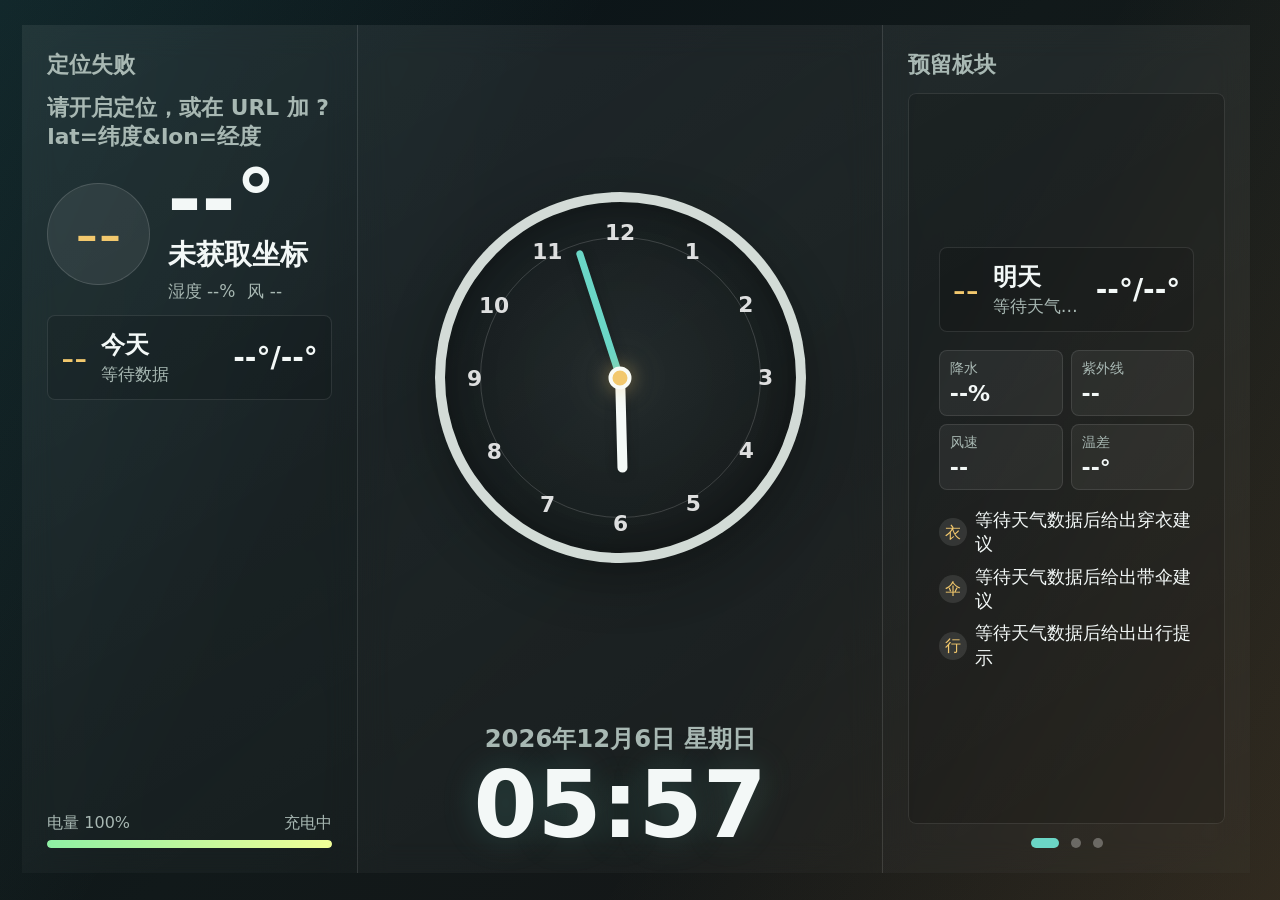
==== commit 7f6d9183: "1.0.0 feat: add Home Info Clock Android app - Add native Android WebView shell for the existing cloc" ====
--- a/clock.html
+++ b/clock.html
@@ -948,6 +948,94 @@
     const weatherReturnDelay = 30 * 1000;
     const pageCount = 3;
 
+    function getConfiguredLocation() {
+      const params = new URLSearchParams(location.search);
+      if (!params.has("lat") || (!params.has("lon") && !params.has("lng"))) return null;
+
+      const latitude = Number(params.get("lat"));
+      const longitude = Number(params.get("lon") || params.get("lng"));
+
+      if (Number.isFinite(latitude) && Number.isFinite(longitude)) {
+        return {
+          latitude,
+          longitude,
+          label: params.get("location") || "",
+          source: "fixed"
+        };
+      }
+
+      return null;
+    }
+
+    function normalizeLocation(raw, source) {
+      if (!raw) return null;
+
+      const latitude = Number(raw.latitude ?? raw.lat);
+      const longitude = Number(raw.longitude ?? raw.lon ?? raw.lng);
+
+      if (!Number.isFinite(latitude) || !Number.isFinite(longitude)) return null;
+
+      const label = raw.city || raw.locality || raw.town || raw.village || raw.region || "";
+      return { latitude, longitude, label, source };
+    }
+
+    function getFullyKioskLocation() {
+      try {
+        if (!window.fully || typeof window.fully.getLocation !== "function") return null;
+
+        const raw = JSON.parse(window.fully.getLocation());
+        return normalizeLocation(raw, "fully");
+      } catch (_) {
+        return null;
+      }
+    }
+
+    function getNativeAppLocation() {
+      try {
+        if (!window.HomePanelNative || typeof window.HomePanelNative.getLocation !== "function") return null;
+
+        const raw = JSON.parse(window.HomePanelNative.getLocation());
+        if (!raw.ok) return null;
+        return normalizeLocation(raw, "android");
+      } catch (_) {
+        return null;
+      }
+    }
+
+    function getBrowserLocation() {
+      return new Promise((resolve) => {
+        if (!navigator.geolocation) {
+          resolve(null);
+          return;
+        }
+
+        navigator.geolocation.getCurrentPosition(
+          ({ coords }) => resolve(normalizeLocation(coords, "browser")),
+          () => resolve(null),
+          { enableHighAccuracy: true, timeout: 9000, maximumAge: 30 * 60 * 1000 }
+        );
+      });
+    }
+
+    async function getLocationLabel(weatherLocation) {
+      if (weatherLocation.label) return weatherLocation.label;
+
+      try {
+        const params = new URLSearchParams({
+          latitude: weatherLocation.latitude.toFixed(6),
+          longitude: weatherLocation.longitude.toFixed(6),
+          localityLanguage: "zh"
+        });
+        const response = await fetch(`https://api.bigdatacloud.net/data/reverse-geocode-client?${params}`);
+        if (!response.ok) throw new Error("reverse geocode failed");
+
+        const data = await response.json();
+        return data.city || data.locality || data.principalSubdivision || data.countryName || `位置 ${weatherLocation.latitude.toFixed(4)}, ${weatherLocation.longitude.toFixed(4)}`;
+      } catch (_) {
+        return `位置 ${weatherLocation.latitude.toFixed(4)}, ${weatherLocation.longitude.toFixed(4)}`;
+      }
+    }
+
     function pad(n) {
       return String(n).padStart(2, "0");
     }
@@ -1096,23 +1184,31 @@
       renderWeather(await response.json(), sourceLabel);
     }
 
-    function updateWeather() {
-      const fallback = () => fetchWeather("1.3521", "103.8198", "新加坡天气").catch(() => {
+    async function updateWeather() {
+      const configuredLocation = getConfiguredLocation();
+      const nativeLocation = configuredLocation ? null : getNativeAppLocation();
+      const fullyLocation = configuredLocation || nativeLocation ? null : getFullyKioskLocation();
+      const browserLocation = configuredLocation || nativeLocation || fullyLocation ? null : await getBrowserLocation();
+      const weatherLocation = configuredLocation || nativeLocation || fullyLocation || browserLocation;
+
+      if (!weatherLocation) {
+        el.weatherLocation.textContent = "定位失败";
+        el.weatherText.textContent = "未获取坐标";
+        el.weatherNote.textContent = "请开启定位，或在 URL 加 ?lat=纬度&lon=经度";
+        return;
+      }
+
+      const locationLabel = await getLocationLabel(weatherLocation);
+
+      fetchWeather(
+        weatherLocation.latitude.toFixed(4),
+        weatherLocation.longitude.toFixed(4),
+        locationLabel
+      ).catch(() => {
         el.weatherLocation.textContent = "天气暂不可用";
-        el.weatherText.textContent = "网络或定位受限";
-        el.weatherNote.textContent = "请检查网络、定位权限或固定坐标";
+        el.weatherText.textContent = "网络或天气接口受限";
+        el.weatherNote.textContent = "已获取位置，但天气请求失败";
       });
-
-      if (!navigator.geolocation) {
-        fallback();
-        return;
-      }
-
-      navigator.geolocation.getCurrentPosition(
-        ({ coords }) => fetchWeather(coords.latitude.toFixed(4), coords.longitude.toFixed(4), "当前位置天气").catch(fallback),
-        fallback,
-        { enableHighAccuracy: false, timeout: 7000, maximumAge: 30 * 60 * 1000 }
-      );
     }
 
     function renderWeatherPager() {
@@ -1231,6 +1327,19 @@
 
     async function updateBattery() {
       try {
+        if (window.HomePanelNative && typeof window.HomePanelNative.getBattery === "function") {
+          const nativeBattery = JSON.parse(window.HomePanelNative.getBattery());
+          if (nativeBattery.ok) {
+            const pct = nativeBattery.level;
+            el.batteryLabel.textContent = `电量 ${pct}%`;
+            el.batteryState.textContent = nativeBattery.charging ? "充电中" : "使用电池";
+            el.batteryFill.style.setProperty("--battery-level", `${pct}%`);
+            el.batteryFill.closest(".battery-status").classList.toggle("is-charging", nativeBattery.charging);
+            el.batteryFill.closest(".battery-status").classList.toggle("is-low", !nativeBattery.charging && pct <= 20);
+            return;
+          }
+        }
+
         if (!navigator.getBattery) {
           el.batteryLabel.textContent = "电量不可用";
           el.batteryState.textContent = "设备未开放";
@@ -1272,6 +1381,7 @@
     requestWakeLock();
     setInterval(updateClock, 1000);
     setInterval(updateWeather, 15 * 60 * 1000);
+    setInterval(updateBattery, 60 * 1000);
   </script>
 </body>
 </html>
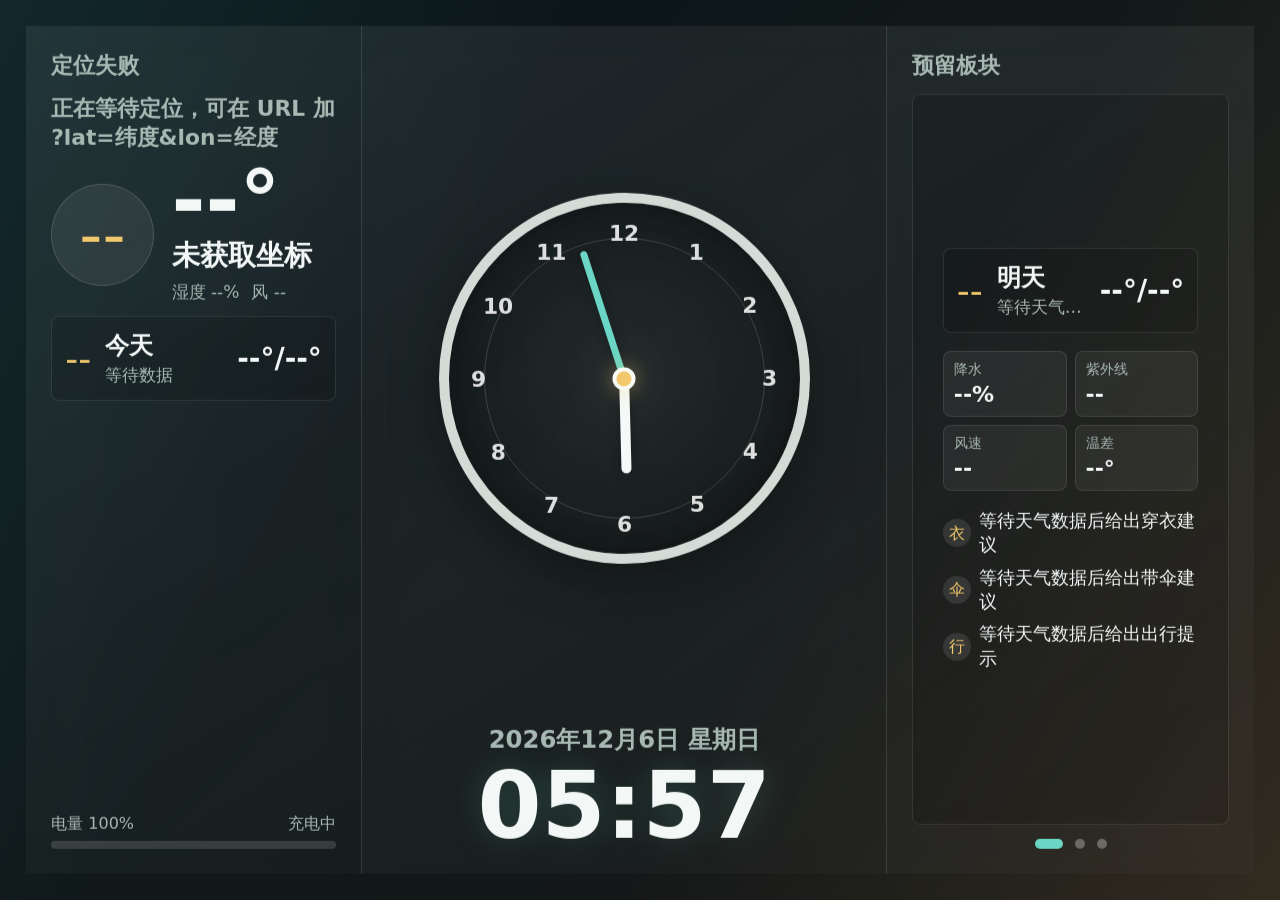
==== commit afeaf385: "Organize legacy web clock files" ====
--- a/clock.html
+++ b/clock.html
@@ -2,1386 +2,10 @@
 <html lang="zh-CN">
 <head>
   <meta charset="utf-8" />
-  <meta name="viewport" content="width=device-width, initial-scale=1, viewport-fit=cover" />
-  <meta name="theme-color" content="#061016" />
-  <title>横屏信息钟</title>
-  <style>
-    :root {
-      --bg: #061016;
-      --panel: rgba(255, 255, 255, .075);
-      --panel-strong: rgba(255, 255, 255, .12);
-      --line: rgba(255, 255, 255, .13);
-      --text: #f3f8f7;
-      --muted: #a8b8b3;
-      --accent: #6bd6c6;
-      --accent-2: #f2c86d;
-      --battery: #7cc7ff;
-      --battery-charge: #8ef0a4;
-      --danger: #ff8f7e;
-      --shadow: 0 28px 90px rgba(0, 0, 0, .38);
-    }
-
-    * { box-sizing: border-box; }
-
-    html,
-    body {
-      width: 100%;
-      height: 100%;
-      margin: 0;
-      overflow: hidden;
-      background: var(--bg);
-      color: var(--text);
-      font-family: ui-sans-serif, system-ui, -apple-system, BlinkMacSystemFont, "Segoe UI", "PingFang SC", "Microsoft YaHei", sans-serif;
-      -webkit-user-select: none;
-      user-select: none;
-      touch-action: pan-y;
-    }
-
-    body {
-      display: grid;
-      place-items: center;
-      background:
-        linear-gradient(120deg, rgba(107, 214, 198, .12), transparent 34%),
-        linear-gradient(300deg, rgba(242, 200, 109, .12), transparent 38%),
-        linear-gradient(135deg, #061016, #11191a 48%, #171515);
-    }
-
-    .screen {
-      width: 100vw;
-      height: 100vh;
-      padding: clamp(10px, 2vw, 34px);
-      display: grid;
-      grid-template-columns: minmax(190px, .82fr) minmax(260px, 1.28fr) minmax(200px, .9fr);
-      gap: 0;
-      transform: translate3d(var(--drift-x, 0px), var(--drift-y, 0px), 0);
-      transition: transform 1.2s ease, opacity .35s ease;
-    }
-
-    .panel {
-      min-width: 0;
-      min-height: 0;
-      height: 100%;
-      border: 0;
-      border-radius: 0;
-      background: linear-gradient(150deg, rgba(255, 255, 255, .075), rgba(255, 255, 255, .025));
-      backdrop-filter: blur(16px);
-    }
-
-    .panel + .panel {
-      border-left: 1px solid rgba(255, 255, 255, .13);
-    }
-
-    .weather {
-      padding: clamp(12px, 2vw, 30px);
-      display: grid;
-      grid-template-rows: auto auto minmax(0, 1fr) auto;
-      gap: clamp(8px, 1.5vh, 14px);
-      overflow: hidden;
-    }
-
-    .panel-title {
-      margin: 0;
-      color: var(--muted);
-      font-size: clamp(17px, 1.7vw, 24px);
-      font-weight: 650;
-      letter-spacing: 0;
-    }
-
-    .weather-main {
-      display: grid;
-      grid-template-columns: auto minmax(0, 1fr);
-      align-items: center;
-      gap: clamp(10px, 1.6vw, 18px);
-    }
-
-    .weather-icon {
-      width: clamp(58px, 8vw, 112px);
-      height: clamp(58px, 8vw, 112px);
-      display: grid;
-      place-items: center;
-      border-radius: 50%;
-      border: 1px solid rgba(255, 255, 255, .14);
-      background: var(--panel);
-      color: var(--accent-2);
-      font-size: clamp(32px, 5vw, 64px);
-    }
-
-    .temperature {
-      font-size: clamp(44px, 6.4vw, 86px);
-      font-weight: 760;
-      line-height: .88;
-      letter-spacing: 0;
-      font-variant-numeric: tabular-nums;
-    }
-
-    .condition {
-      color: var(--text);
-      font-size: clamp(17px, 2.2vw, 30px);
-      font-weight: 700;
-      letter-spacing: 0;
-    }
-
-    .weather-meta {
-      display: flex;
-      flex-wrap: wrap;
-      gap: 6px 12px;
-      margin-top: 6px;
-      color: var(--muted);
-      font-size: clamp(12px, 1.35vw, 17px);
-      font-variant-numeric: tabular-nums;
-    }
-
-    .battery-status {
-      display: grid;
-      gap: 6px;
-      padding-top: 2px;
-      color: var(--muted);
-      font-size: clamp(12px, 1.3vw, 16px);
-      font-variant-numeric: tabular-nums;
-    }
-
-    .battery-row {
-      display: flex;
-      align-items: center;
-      justify-content: space-between;
-      gap: 10px;
-    }
-
-    .battery-meter {
-      height: 8px;
-      border-radius: 999px;
-      background: rgba(255, 255, 255, .14);
-      overflow: hidden;
-    }
-
-    .battery-fill {
-      width: var(--battery-level, 0%);
-      height: 100%;
-      border-radius: inherit;
-      background: linear-gradient(90deg, var(--battery), #c8e7ff);
-      transition: width .35s ease;
-    }
-
-    .battery-status.is-charging .battery-fill {
-      background: linear-gradient(90deg, var(--battery-charge), #f1ff97);
-      box-shadow: 0 0 12px rgba(142, 240, 164, .34);
-    }
-
-    .battery-status.is-low .battery-fill {
-      background: linear-gradient(90deg, var(--danger), #ffd166);
-    }
-
-    .weather-slider {
-      min-height: 0;
-      overflow: hidden;
-      border-radius: 8px;
-      touch-action: pan-y;
-    }
-
-    .weather-track {
-      height: 100%;
-      display: flex;
-      transform: translateX(calc(var(--weather-page, 0) * -100%));
-      transition: transform .36s ease;
-    }
-
-    .weather-page {
-      min-width: 100%;
-      min-height: 0;
-      display: grid;
-      align-content: start;
-      gap: clamp(8px, 1.4vh, 12px);
-    }
-
-    .forecast-card {
-      min-width: 0;
-      border: 1px solid rgba(255, 255, 255, .1);
-      border-radius: 8px;
-      background: rgba(0, 0, 0, .12);
-      padding: clamp(8px, 1.4vw, 13px);
-      display: grid;
-      grid-template-columns: auto minmax(0, 1fr) auto;
-      align-items: center;
-      gap: clamp(8px, 1.4vw, 14px);
-    }
-
-    .forecast-icon {
-      color: var(--accent-2);
-      font-size: clamp(22px, 3.2vw, 36px);
-      line-height: 1;
-    }
-
-    .forecast-day {
-      display: block;
-      color: var(--text);
-      font-size: clamp(16px, 1.9vw, 24px);
-      font-weight: 760;
-    }
-
-    .forecast-condition {
-      display: block;
-      margin-top: 2px;
-      color: var(--muted);
-      font-size: clamp(12px, 1.35vw, 17px);
-      overflow: hidden;
-      text-overflow: ellipsis;
-      white-space: nowrap;
-    }
-
-    .forecast-temp {
-      text-align: right;
-      font-size: clamp(18px, 2.2vw, 28px);
-      font-weight: 780;
-      font-variant-numeric: tabular-nums;
-    }
-
-    .advice-list {
-      display: grid;
-      gap: 8px;
-    }
-
-    .tomorrow-metrics {
-      display: grid;
-      grid-template-columns: repeat(2, minmax(0, 1fr));
-      gap: 8px;
-    }
-
-    .tomorrow-metric {
-      min-width: 0;
-      padding: 9px 10px;
-      border: 1px solid rgba(255, 255, 255, .1);
-      border-radius: 8px;
-      background: rgba(255, 255, 255, .055);
-    }
-
-    .tomorrow-metric span {
-      display: block;
-      color: var(--muted);
-      font-size: clamp(11px, 1.15vw, 14px);
-    }
-
-    .tomorrow-metric strong {
-      display: block;
-      margin-top: 3px;
-      color: var(--text);
-      font-size: clamp(16px, 1.8vw, 22px);
-      font-weight: 780;
-      font-variant-numeric: tabular-nums;
-      white-space: nowrap;
-    }
-
-    .advice-item {
-      display: grid;
-      grid-template-columns: auto minmax(0, 1fr);
-      gap: 8px;
-      align-items: center;
-      color: var(--text);
-      font-size: clamp(13px, 1.45vw, 18px);
-      line-height: 1.35;
-    }
-
-    .advice-icon {
-      width: 28px;
-      height: 28px;
-      display: grid;
-      place-items: center;
-      border-radius: 50%;
-      background: rgba(255, 255, 255, .1);
-      color: var(--accent-2);
-      font-size: 16px;
-    }
-
-    .trend-list {
-      display: grid;
-      gap: 6px;
-      min-height: 0;
-    }
-
-    .compact-trend {
-      gap: 4px;
-      padding-top: 2px;
-      overflow: hidden;
-    }
-
-    .trend-row {
-      display: grid;
-      grid-template-columns: 2.7em 1.3em minmax(0, 1fr);
-      grid-template-rows: auto auto;
-      gap: 2px 5px;
-      align-items: center;
-      color: var(--muted);
-      font-size: clamp(12px, 1.25vw, 16px);
-      font-variant-numeric: tabular-nums;
-    }
-
-    .compact-trend .trend-row {
-      font-size: clamp(11px, 1.15vw, 15px);
-    }
-
-    .trend-track {
-      height: 7px;
-      border-radius: 999px;
-      background: rgba(255, 255, 255, .16);
-      position: relative;
-      overflow: hidden;
-    }
-
-    .trend-bar {
-      position: absolute;
-      left: var(--range-left, 0%);
-      width: var(--range-width, 30%);
-      height: 100%;
-      border-radius: inherit;
-      background: linear-gradient(90deg, var(--accent), var(--accent-2));
-      opacity: .92;
-    }
-
-    .trend-rain {
-      grid-column: 3;
-      color: var(--accent);
-      font-size: .92em;
-      text-align: center;
-      white-space: nowrap;
-    }
-
-    .trend-range {
-      display: grid;
-      grid-template-columns: 2.5em minmax(38px, 1fr) 2.5em;
-      gap: 6px;
-      align-items: center;
-    }
-
-    .trend-low,
-    .trend-high {
-      color: var(--text);
-      text-align: center;
-      white-space: nowrap;
-    }
-
-    .reserved-weather {
-      align-content: center;
-    }
-
-    .center {
-      display: grid;
-      grid-template-rows: minmax(0, 1fr) auto;
-      gap: clamp(16px, 2vh, 24px);
-      padding: clamp(12px, 2vw, 32px);
-    }
-
-    .clock-stage {
-      min-height: 0;
-      display: grid;
-      place-items: center;
-    }
-
-    .analog-clock {
-      position: relative;
-      width: min(53vh, 29vw, 100%);
-      min-width: min(250px, 100%);
-      aspect-ratio: 1;
-      border-radius: 50%;
-      border: clamp(6px, .85vw, 12px) solid rgba(232, 241, 236, .9);
-      background:
-        radial-gradient(circle at center, rgba(242, 200, 109, .16) 0 5px, transparent 6px),
-        radial-gradient(circle at center, rgba(255, 255, 255, .04), rgba(0, 0, 0, .18) 68%, rgba(255, 255, 255, .08));
-      box-shadow:
-        inset 0 0 24px rgba(0, 0, 0, .34),
-        0 18px 52px rgba(0, 0, 0, .32);
-    }
-
-    .analog-clock::before {
-      content: "";
-      position: absolute;
-      inset: 10%;
-      border-radius: 50%;
-      background: transparent;
-      border: 1px solid rgba(255, 255, 255, .16);
-    }
-
-    .mark {
-      position: absolute;
-      inset: 5%;
-      display: grid;
-      place-items: start center;
-      color: rgba(255, 255, 255, .86);
-      font-size: clamp(15px, 1.7vw, 26px);
-      font-weight: 760;
-      transform: rotate(calc(var(--i) * 30deg));
-    }
-
-    .mark span {
-      transform: rotate(calc(var(--i) * -30deg));
-    }
-
-    .hand {
-      position: absolute;
-      left: 50%;
-      bottom: 50%;
-      width: var(--w);
-      height: var(--h);
-      border-radius: 999px;
-      background: var(--c);
-      transform-origin: 50% 100%;
-      transform: translateX(-50%) rotate(var(--r, 0deg));
-      box-shadow: 0 0 12px rgba(0, 0, 0, .25);
-    }
-
-    .hour-hand {
-      --w: clamp(8px, .8vw, 12px);
-      --h: 27%;
-      --c: #f5faf8;
-    }
-
-    .minute-hand {
-      --w: clamp(5px, .55vw, 8px);
-      --h: 38%;
-      --c: #6bd6c6;
-    }
-
-    .pin {
-      position: absolute;
-      left: 50%;
-      top: 50%;
-      width: clamp(18px, 1.8vw, 28px);
-      aspect-ratio: 1;
-      border-radius: 50%;
-      background: var(--accent-2);
-      border: 4px solid #f8fbf6;
-      transform: translate(-50%, -50%);
-      box-shadow: 0 0 20px rgba(242, 200, 109, .5);
-    }
-
-    .readout {
-      display: grid;
-      justify-items: center;
-      gap: 8px;
-      padding-bottom: 0;
-    }
-
-    .date-line {
-      color: var(--muted);
-      font-size: clamp(17px, 1.9vw, 28px);
-      font-weight: 650;
-      letter-spacing: 0;
-      text-align: center;
-    }
-
-    .digital-time {
-      font-size: clamp(50px, 7.2vw, 112px);
-      font-weight: 820;
-      line-height: .92;
-      letter-spacing: 0;
-      font-variant-numeric: tabular-nums;
-      text-shadow: 0 0 36px rgba(107, 214, 198, .22);
-    }
-
-    .reserve {
-      position: relative;
-      display: grid;
-      grid-template-rows: auto minmax(0, 1fr) auto;
-      gap: 14px;
-      padding: clamp(12px, 2vw, 30px);
-      overflow: hidden;
-    }
-
-    .slides {
-      min-height: 0;
-      overflow: hidden;
-      border-radius: 8px;
-      touch-action: pan-y;
-    }
-
-    .slide-track {
-      height: 100%;
-      display: flex;
-      transform: translateX(calc(var(--page, 0) * -100%));
-      transition: transform .36s ease;
-    }
-
-    .slide {
-      min-width: 100%;
-      padding: clamp(18px, 2.3vw, 30px);
-      display: grid;
-      align-content: center;
-      gap: 18px;
-      border: 1px solid rgba(255, 255, 255, .1);
-      border-radius: 8px;
-      background: rgba(0, 0, 0, .14);
-    }
-
-    .slide h2 {
-      margin: 0;
-      font-size: clamp(28px, 3.2vw, 46px);
-      line-height: 1.12;
-      font-weight: 780;
-      letter-spacing: 0;
-    }
-
-    .slide p {
-      margin: 0;
-      color: var(--muted);
-      font-size: clamp(17px, 1.8vw, 24px);
-      line-height: 1.45;
-    }
-
-    .placeholder-list {
-      display: grid;
-      gap: 12px;
-    }
-
-    .placeholder-row {
-      height: clamp(16px, 2vh, 24px);
-      border-radius: 999px;
-      background: linear-gradient(90deg, rgba(255, 255, 255, .18), rgba(255, 255, 255, .055));
-    }
-
-    .placeholder-row:nth-child(2) { width: 82%; }
-    .placeholder-row:nth-child(3) { width: 66%; }
-
-    .pager {
-      display: flex;
-      align-items: center;
-      justify-content: center;
-      gap: 12px;
-    }
-
-    .page-dot {
-      width: 10px;
-      height: 10px;
-      border: 0;
-      border-radius: 999px;
-      background: rgba(255, 255, 255, .3);
-      padding: 0;
-    }
-
-    .page-dot[aria-current="true"] {
-      width: 28px;
-      background: var(--accent);
-    }
-
-    .weather-pager {
-      display: none;
-      gap: 9px;
-    }
-
-    .weather-pager .page-dot {
-      width: 8px;
-      height: 8px;
-    }
-
-    .weather-pager .page-dot[aria-current="true"] {
-      width: 22px;
-    }
-
-    .portrait-warning {
-      display: none;
-      position: fixed;
-      inset: 0;
-      z-index: 10;
-      padding: 32px;
-      place-items: center;
-      text-align: center;
-      background: #061016;
-      color: var(--text);
-      font-size: 22px;
-      line-height: 1.55;
-    }
-
-    .portrait-warning strong {
-      display: block;
-      margin-bottom: 12px;
-      color: var(--accent);
-      font-size: 30px;
-    }
-
-    .dim .screen { opacity: .3; }
-    .dim body { background: #000; }
-
-    @media (max-width: 900px) and (orientation: landscape) {
-      .screen {
-        padding: 8px;
-        gap: 0;
-        grid-template-columns: minmax(190px, .84fr) minmax(260px, 1.32fr) minmax(210px, .96fr);
-        transform: none;
-      }
-
-      .weather,
-      .center,
-      .reserve {
-        padding: 10px;
-      }
-
-      .panel-title {
-        font-size: 14px;
-      }
-
-      .weather-icon {
-        width: 56px;
-        height: 56px;
-        font-size: 30px;
-      }
-
-      .temperature {
-        font-size: 46px;
-      }
-
-      .condition {
-        font-size: 16px;
-      }
-
-      .weather-meta {
-        font-size: 12px;
-      }
-
-      .forecast-card {
-        padding: 8px;
-      }
-
-      .tomorrow-metrics {
-        gap: 7px;
-      }
-
-      .tomorrow-metric {
-        padding: 7px 8px;
-      }
-
-      .weather-page {
-        gap: 8px;
-      }
-
-      .advice-item {
-        font-size: 12px;
-      }
-
-      .advice-icon {
-        width: 22px;
-        height: 22px;
-        font-size: 13px;
-      }
-
-      .trend-row {
-        gap: 4px;
-        font-size: 11px;
-        grid-template-columns: 2.5em 1.1em minmax(0, 1fr);
-      }
-
-      .trend-range {
-        grid-template-columns: 2.2em minmax(30px, 1fr) 2.2em;
-        gap: 4px;
-      }
-
-      .analog-clock {
-        width: min(46vh, 190px);
-      }
-
-      .center {
-        grid-template-rows: minmax(0, 1fr) auto;
-        gap: 6px;
-      }
-
-      .date-line {
-        font-size: 16px;
-      }
-
-      .digital-time {
-        font-size: 70px;
-      }
-
-      .slide h2 {
-        font-size: 28px;
-      }
-
-      .slide p {
-        font-size: 16px;
-      }
-
-      .slide {
-        gap: 12px;
-        padding: 18px;
-      }
-    }
-
-    @media (orientation: portrait) {
-      .portrait-warning { display: grid; }
-      .screen { display: none; }
-    }
-
-    @media (prefers-reduced-motion: reduce) {
-      .screen,
-      .slide-track {
-        transition: none;
-      }
-    }
-  </style>
+  <meta http-equiv="refresh" content="0; url=web/index.html" />
+  <title>Home Info Clock</title>
 </head>
 <body>
-  <div class="portrait-warning">
-    <div>
-      <strong>请横屏使用</strong>
-      这个信息钟为横屏全屏显示设计。请开启自动旋转，或在设备中锁定 Landscape。
-    </div>
-  </div>
-
-  <main class="screen" aria-label="横屏信息钟">
-    <section class="panel weather" aria-label="天气">
-      <h1 class="panel-title" id="weatherLocation">正在获取天气</h1>
-      <div class="panel-title" id="weatherNote">允许定位后显示本地天气与趋势</div>
-      <div class="weather-slider" id="weatherSlides">
-        <div class="weather-track" id="weatherTrack">
-          <article class="weather-page" aria-label="当前天气">
-            <div class="weather-main">
-              <div class="weather-icon" id="weatherIcon" aria-hidden="true">--</div>
-              <div>
-                <div class="temperature" id="temperature">--°</div>
-                <div class="condition" id="weatherText">等待定位</div>
-                <div class="weather-meta">
-                  <span id="humidity">湿度 --%</span>
-                  <span id="windSpeed">风 --</span>
-                </div>
-              </div>
-            </div>
-            <div class="forecast-card" id="forecastToday">
-              <div class="forecast-icon" aria-hidden="true">--</div>
-              <div>
-                <span class="forecast-day">今天</span>
-                <span class="forecast-condition">等待数据</span>
-              </div>
-              <div class="forecast-temp">--°/--°</div>
-            </div>
-            <div class="trend-list compact-trend" id="weeklyTrend"></div>
-          </article>
-
-          <article class="weather-page reserved-weather" aria-label="天气预留页二">
-            <div class="forecast-card">
-              <div class="forecast-icon" aria-hidden="true">+</div>
-              <div>
-                <span class="forecast-day">天气预留</span>
-                <span class="forecast-condition">后续可放空气质量、雷达或小时预报</span>
-              </div>
-            </div>
-          </article>
-
-          <article class="weather-page reserved-weather" aria-label="天气预留页三">
-            <div class="forecast-card">
-              <div class="forecast-icon" aria-hidden="true">+</div>
-              <div>
-                <span class="forecast-day">天气预留</span>
-                <span class="forecast-condition">后续可放生活指数或更多趋势</span>
-              </div>
-            </div>
-          </article>
-        </div>
-      </div>
-      <div class="pager weather-pager" id="weatherPager" aria-label="天气分页"></div>
-      <div class="battery-status" aria-label="手机电量">
-        <div class="battery-row">
-          <span id="batteryLabel">电量 --</span>
-          <span id="batteryState">等待读取</span>
-        </div>
-        <div class="battery-meter" aria-hidden="true">
-          <div class="battery-fill" id="batteryFill"></div>
-        </div>
-      </div>
-    </section>
-
-    <section class="panel center" aria-label="机械钟与日期时间">
-      <div class="clock-stage">
-        <div class="analog-clock" aria-hidden="true">
-          <div class="mark" style="--i: 0"><span>12</span></div>
-          <div class="mark" style="--i: 1"><span>1</span></div>
-          <div class="mark" style="--i: 2"><span>2</span></div>
-          <div class="mark" style="--i: 3"><span>3</span></div>
-          <div class="mark" style="--i: 4"><span>4</span></div>
-          <div class="mark" style="--i: 5"><span>5</span></div>
-          <div class="mark" style="--i: 6"><span>6</span></div>
-          <div class="mark" style="--i: 7"><span>7</span></div>
-          <div class="mark" style="--i: 8"><span>8</span></div>
-          <div class="mark" style="--i: 9"><span>9</span></div>
-          <div class="mark" style="--i: 10"><span>10</span></div>
-          <div class="mark" style="--i: 11"><span>11</span></div>
-          <div class="hand hour-hand" id="hourHand"></div>
-          <div class="hand minute-hand" id="minuteHand"></div>
-          <div class="pin"></div>
-        </div>
-      </div>
-      <div class="readout" aria-live="polite">
-        <div class="date-line" id="dateLine">2026年5月29日 星期五</div>
-        <div class="digital-time" id="digitalTime">00:00</div>
-      </div>
-    </section>
-
-    <section class="panel reserve" aria-label="预留滑动板块">
-      <h1 class="panel-title">预留板块</h1>
-      <div class="slides" id="slides">
-        <div class="slide-track" id="slideTrack">
-          <article class="slide">
-            <div class="forecast-card" id="forecastTomorrow">
-              <div class="forecast-icon" aria-hidden="true">--</div>
-              <div>
-                <span class="forecast-day">明天</span>
-                <span class="forecast-condition">等待天气数据</span>
-              </div>
-              <div class="forecast-temp">--°/--°</div>
-            </div>
-            <div class="tomorrow-metrics" aria-label="明日天气指标">
-              <div class="tomorrow-metric">
-                <span>降水</span>
-                <strong id="tomorrowRain">--%</strong>
-              </div>
-              <div class="tomorrow-metric">
-                <span>紫外线</span>
-                <strong id="tomorrowUv">--</strong>
-              </div>
-              <div class="tomorrow-metric">
-                <span>风速</span>
-                <strong id="tomorrowWind">--</strong>
-              </div>
-              <div class="tomorrow-metric">
-                <span>温差</span>
-                <strong id="tomorrowRange">--°</strong>
-              </div>
-            </div>
-            <div class="advice-list">
-              <div class="advice-item">
-                <span class="advice-icon" aria-hidden="true">衣</span>
-                <span id="clothingAdvice">等待天气数据后给出穿衣建议</span>
-              </div>
-              <div class="advice-item">
-                <span class="advice-icon" aria-hidden="true">伞</span>
-                <span id="umbrellaAdvice">等待天气数据后给出带伞建议</span>
-              </div>
-              <div class="advice-item">
-                <span class="advice-icon" aria-hidden="true">行</span>
-                <span id="outingAdvice">等待天气数据后给出出行提示</span>
-              </div>
-            </div>
-          </article>
-          <article class="slide">
-            <h2>设备状态</h2>
-            <p>后续可接入门禁、摄像头、传感器、NAS 或 Home Assistant 信息。</p>
-            <div class="placeholder-list" aria-hidden="true">
-              <div class="placeholder-row"></div>
-              <div class="placeholder-row"></div>
-              <div class="placeholder-row"></div>
-            </div>
-          </article>
-          <article class="slide">
-            <h2>自定义内容</h2>
-            <p>支持继续扩展为图片、公告、倒计时、二维码或快捷按钮。</p>
-            <div class="placeholder-list" aria-hidden="true">
-              <div class="placeholder-row"></div>
-              <div class="placeholder-row"></div>
-              <div class="placeholder-row"></div>
-            </div>
-          </article>
-        </div>
-      </div>
-      <div class="pager" id="pager" aria-label="预留板块分页"></div>
-    </section>
-  </main>
-
-  <script>
-    const $ = (id) => document.getElementById(id);
-
-    const el = {
-      digitalTime: $("digitalTime"),
-      dateLine: $("dateLine"),
-      hourHand: $("hourHand"),
-      minuteHand: $("minuteHand"),
-      weatherLocation: $("weatherLocation"),
-      weatherIcon: $("weatherIcon"),
-      weatherText: $("weatherText"),
-      temperature: $("temperature"),
-      humidity: $("humidity"),
-      windSpeed: $("windSpeed"),
-      weatherNote: $("weatherNote"),
-      forecastToday: $("forecastToday"),
-      forecastTomorrow: $("forecastTomorrow"),
-      clothingAdvice: $("clothingAdvice"),
-      umbrellaAdvice: $("umbrellaAdvice"),
-      outingAdvice: $("outingAdvice"),
-      tomorrowRain: $("tomorrowRain"),
-      tomorrowUv: $("tomorrowUv"),
-      tomorrowWind: $("tomorrowWind"),
-      tomorrowRange: $("tomorrowRange"),
-      weeklyTrend: $("weeklyTrend"),
-      weatherSlides: $("weatherSlides"),
-      weatherTrack: $("weatherTrack"),
-      weatherPager: $("weatherPager"),
-      batteryLabel: $("batteryLabel"),
-      batteryState: $("batteryState"),
-      batteryFill: $("batteryFill"),
-      slides: $("slides"),
-      slideTrack: $("slideTrack"),
-      pager: $("pager")
-    };
-
-    const weekdays = ["星期日", "星期一", "星期二", "星期三", "星期四", "星期五", "星期六"];
-    const weatherCodeMap = {
-      0: ["晴", "☀"],
-      1: ["大致晴朗", "◐"],
-      2: ["局部多云", "☁"],
-      3: ["阴", "☁"],
-      45: ["雾", "≋"],
-      48: ["雾凇", "≋"],
-      51: ["小毛毛雨", "☂"],
-      53: ["毛毛雨", "☂"],
-      55: ["大毛毛雨", "☂"],
-      61: ["小雨", "☔"],
-      63: ["中雨", "☔"],
-      65: ["大雨", "☔"],
-      80: ["阵雨", "☔"],
-      81: ["阵雨", "☔"],
-      82: ["强阵雨", "☔"],
-      95: ["雷雨", "⚡"],
-      96: ["雷雨冰雹", "⚡"],
-      99: ["强雷雨冰雹", "⚡"]
-    };
-
-    let dimmed = false;
-    let lastMinute = "";
-    let weatherCurrentPage = 0;
-    let weatherReturnTimer = null;
-    let currentPage = 0;
-    const weatherPageCount = 3;
-    const weatherReturnDelay = 30 * 1000;
-    const pageCount = 3;
-
-    function getConfiguredLocation() {
-      const params = new URLSearchParams(location.search);
-      if (!params.has("lat") || (!params.has("lon") && !params.has("lng"))) return null;
-
-      const latitude = Number(params.get("lat"));
-      const longitude = Number(params.get("lon") || params.get("lng"));
-
-      if (Number.isFinite(latitude) && Number.isFinite(longitude)) {
-        return {
-          latitude,
-          longitude,
-          label: params.get("location") || "",
-          source: "fixed"
-        };
-      }
-
-      return null;
-    }
-
-    function normalizeLocation(raw, source) {
-      if (!raw) return null;
-
-      const latitude = Number(raw.latitude ?? raw.lat);
-      const longitude = Number(raw.longitude ?? raw.lon ?? raw.lng);
-
-      if (!Number.isFinite(latitude) || !Number.isFinite(longitude)) return null;
-
-      const label = raw.city || raw.locality || raw.town || raw.village || raw.region || "";
-      return { latitude, longitude, label, source };
-    }
-
-    function getFullyKioskLocation() {
-      try {
-        if (!window.fully || typeof window.fully.getLocation !== "function") return null;
-
-        const raw = JSON.parse(window.fully.getLocation());
-        return normalizeLocation(raw, "fully");
-      } catch (_) {
-        return null;
-      }
-    }
-
-    function getNativeAppLocation() {
-      try {
-        if (!window.HomePanelNative || typeof window.HomePanelNative.getLocation !== "function") return null;
-
-        const raw = JSON.parse(window.HomePanelNative.getLocation());
-        if (!raw.ok) return null;
-        return normalizeLocation(raw, "android");
-      } catch (_) {
-        return null;
-      }
-    }
-
-    function getBrowserLocation() {
-      return new Promise((resolve) => {
-        if (!navigator.geolocation) {
-          resolve(null);
-          return;
-        }
-
-        navigator.geolocation.getCurrentPosition(
-          ({ coords }) => resolve(normalizeLocation(coords, "browser")),
-          () => resolve(null),
-          { enableHighAccuracy: true, timeout: 9000, maximumAge: 30 * 60 * 1000 }
-        );
-      });
-    }
-
-    async function getLocationLabel(weatherLocation) {
-      if (weatherLocation.label) return weatherLocation.label;
-
-      try {
-        const params = new URLSearchParams({
-          latitude: weatherLocation.latitude.toFixed(6),
-          longitude: weatherLocation.longitude.toFixed(6),
-          localityLanguage: "zh"
-        });
-        const response = await fetch(`https://api.bigdatacloud.net/data/reverse-geocode-client?${params}`);
-        if (!response.ok) throw new Error("reverse geocode failed");
-
-        const data = await response.json();
-        return data.city || data.locality || data.principalSubdivision || data.countryName || `位置 ${weatherLocation.latitude.toFixed(4)}, ${weatherLocation.longitude.toFixed(4)}`;
-      } catch (_) {
-        return `位置 ${weatherLocation.latitude.toFixed(4)}, ${weatherLocation.longitude.toFixed(4)}`;
-      }
-    }
-
-    function pad(n) {
-      return String(n).padStart(2, "0");
-    }
-
-    function updateClock() {
-      const now = new Date();
-      const hour = now.getHours();
-      const minute = now.getMinutes();
-      const minuteKey = `${hour}:${minute}`;
-      const hourAngle = ((hour % 12) + minute / 60) * 30;
-      const minuteAngle = minute * 6;
-
-      el.hourHand.style.setProperty("--r", `${hourAngle}deg`);
-      el.minuteHand.style.setProperty("--r", `${minuteAngle}deg`);
-      el.digitalTime.textContent = `${pad(hour)}:${pad(minute)}`;
-
-      if (minuteKey !== lastMinute) {
-        lastMinute = minuteKey;
-        el.dateLine.textContent = `${now.getFullYear()}年${now.getMonth() + 1}月${now.getDate()}日 ${weekdays[now.getDay()]}`;
-        driftForBurnInProtection();
-      }
-    }
-
-    function driftForBurnInProtection() {
-      const x = Math.round((Math.random() - .5) * 10);
-      const y = Math.round((Math.random() - .5) * 8);
-      document.documentElement.style.setProperty("--drift-x", `${x}px`);
-      document.documentElement.style.setProperty("--drift-y", `${y}px`);
-    }
-
-    function renderWeather(data, sourceLabel) {
-      const current = data.current;
-      const [condition, icon] = weatherCodeMap[current.weather_code] || ["未知天气", "·"];
-      const time = new Date(current.time);
-
-      el.weatherLocation.textContent = sourceLabel;
-      el.weatherIcon.textContent = icon;
-      el.weatherText.textContent = condition;
-      el.temperature.textContent = `${Math.round(current.temperature_2m)}°`;
-      el.humidity.textContent = `湿度 ${Math.round(current.relative_humidity_2m)}%`;
-      el.windSpeed.textContent = `风 ${Math.round(current.wind_speed_10m)} km/h`;
-      renderForecastCard(el.forecastToday, data.daily, 0, "今天");
-      renderForecastCard(el.forecastTomorrow, data.daily, 1, "明天");
-      renderTomorrowAdvice(data.daily);
-      renderWeeklyTrend(data.daily);
-      el.weatherNote.textContent = `更新 ${pad(time.getHours())}:${pad(time.getMinutes())} · 15分钟刷新`;
-    }
-
-    function renderForecastCard(card, daily, index, label) {
-      if (!daily || !daily.time[index]) return;
-
-      const code = daily.weather_code[index];
-      const [condition, icon] = weatherCodeMap[code] || ["未知天气", "·"];
-      const max = Math.round(daily.temperature_2m_max[index]);
-      const min = Math.round(daily.temperature_2m_min[index]);
-      const rain = daily.precipitation_probability_max ? daily.precipitation_probability_max[index] : null;
-
-      card.querySelector(".forecast-icon").textContent = icon;
-      card.querySelector(".forecast-day").textContent = label;
-      card.querySelector(".forecast-condition").textContent = rain == null ? condition : `${condition} · 降水${rain}%`;
-      card.querySelector(".forecast-temp").textContent = `${max}°/${min}°`;
-    }
-
-    function renderTomorrowAdvice(daily) {
-      if (!daily || !daily.time[1]) return;
-
-      const max = Math.round(daily.temperature_2m_max[1]);
-      const min = Math.round(daily.temperature_2m_min[1]);
-      const rain = daily.precipitation_probability_max ? daily.precipitation_probability_max[1] : 0;
-      const wind = daily.wind_speed_10m_max ? Math.round(daily.wind_speed_10m_max[1]) : 0;
-      const uv = daily.uv_index_max ? Math.round(daily.uv_index_max[1]) : 0;
-      const range = max - min;
-
-      el.tomorrowRain.textContent = `${rain}%`;
-      el.tomorrowUv.textContent = uv >= 8 ? `${uv} 强` : uv >= 6 ? `${uv} 中高` : uv >= 3 ? `${uv} 中` : `${uv} 低`;
-      el.tomorrowWind.textContent = wind ? `${wind} km/h` : "--";
-      el.tomorrowRange.textContent = `${range}°`;
-
-      let clothing = "短袖或轻薄透气衣物比较合适。";
-      if (min <= 18) clothing = "早晚偏凉，建议加一件薄外套。";
-      else if (max >= 32) clothing = "天气偏热，建议穿轻薄透气衣物。";
-      else if (max <= 24) clothing = "温度舒适，可穿长袖或薄外套。";
-
-      let umbrella = "降水概率不高，雨伞可按需携带。";
-      if (rain >= 60) umbrella = "降水概率较高，建议带伞。";
-      else if (rain >= 35) umbrella = "可能有雨，随身带一把折叠伞更稳。";
-
-      const tips = [];
-      if (uv >= 7) tips.push("紫外线较强，注意防晒");
-      if (wind >= 30) tips.push("风力偏大，注意固定随身物品");
-      if (max >= 32) tips.push("高温时段注意补水");
-      if (tips.length === 0) tips.push("整体适合正常出行");
-
-      el.clothingAdvice.textContent = clothing;
-      el.umbrellaAdvice.textContent = umbrella;
-      el.outingAdvice.textContent = tips.join("，") + "。";
-    }
-
-    function renderWeeklyTrend(daily) {
-      if (!daily || !daily.time.length) return;
-
-      const highs = daily.temperature_2m_max.map(Math.round);
-      const lows = daily.temperature_2m_min.map(Math.round);
-      const maxHigh = Math.max(...highs);
-      const minLow = Math.min(...lows);
-      el.weeklyTrend.innerHTML = "";
-
-      daily.time.slice(0, 3).forEach((dateText, index) => {
-        const date = new Date(`${dateText}T00:00:00`);
-        const [condition, icon] = weatherCodeMap[daily.weather_code[index]] || ["未知", "·"];
-        const high = highs[index];
-        const low = lows[index];
-        const rain = daily.precipitation_probability_max ? daily.precipitation_probability_max[index] : 0;
-        const range = Math.max(1, maxHigh - minLow);
-        const left = ((low - minLow) / range) * 100;
-        const width = Math.max(14, ((high - low) / range) * 100);
-        const row = document.createElement("div");
-
-        row.className = "trend-row";
-        row.innerHTML = `
-          <span>${index === 0 ? "今天" : weekdays[date.getDay()].replace("星期", "周")}</span>
-          <span>${icon}</span>
-          <span class="trend-range">
-            <span class="trend-low">${low}°</span>
-            <span class="trend-track"><span class="trend-bar" style="--range-left:${left}%; --range-width:${width}%"></span></span>
-            <span class="trend-high">${high}°</span>
-          </span>
-          <span class="trend-rain">💧 降水 ${rain}%</span>
-        `;
-        row.title = condition;
-        el.weeklyTrend.appendChild(row);
-      });
-    }
-
-    async function fetchWeather(latitude, longitude, sourceLabel) {
-      const params = new URLSearchParams({
-        latitude,
-        longitude,
-        current: "temperature_2m,relative_humidity_2m,weather_code,wind_speed_10m",
-        daily: "weather_code,temperature_2m_max,temperature_2m_min,precipitation_probability_max,wind_speed_10m_max,uv_index_max",
-        forecast_days: "7",
-        timezone: "auto"
-      });
-      const response = await fetch(`https://api.open-meteo.com/v1/forecast?${params}`);
-      if (!response.ok) throw new Error("weather request failed");
-      renderWeather(await response.json(), sourceLabel);
-    }
-
-    async function updateWeather() {
-      const configuredLocation = getConfiguredLocation();
-      const nativeLocation = configuredLocation ? null : getNativeAppLocation();
-      const fullyLocation = configuredLocation || nativeLocation ? null : getFullyKioskLocation();
-      const browserLocation = configuredLocation || nativeLocation || fullyLocation ? null : await getBrowserLocation();
-      const weatherLocation = configuredLocation || nativeLocation || fullyLocation || browserLocation;
-
-      if (!weatherLocation) {
-        el.weatherLocation.textContent = "定位失败";
-        el.weatherText.textContent = "未获取坐标";
-        el.weatherNote.textContent = "请开启定位，或在 URL 加 ?lat=纬度&lon=经度";
-        return;
-      }
-
-      const locationLabel = await getLocationLabel(weatherLocation);
-
-      fetchWeather(
-        weatherLocation.latitude.toFixed(4),
-        weatherLocation.longitude.toFixed(4),
-        locationLabel
-      ).catch(() => {
-        el.weatherLocation.textContent = "天气暂不可用";
-        el.weatherText.textContent = "网络或天气接口受限";
-        el.weatherNote.textContent = "已获取位置，但天气请求失败";
-      });
-    }
-
-    function renderWeatherPager() {
-      el.weatherPager.innerHTML = "";
-      for (let i = 0; i < weatherPageCount; i += 1) {
-        const button = document.createElement("button");
-        button.className = "page-dot";
-        button.type = "button";
-        button.setAttribute("aria-label", `切换到天气第 ${i + 1} 页`);
-        button.setAttribute("aria-current", String(i === weatherCurrentPage));
-        button.addEventListener("click", (event) => {
-          event.stopPropagation();
-          setWeatherPage(i);
-          restartWeatherReturnTimer();
-        });
-        el.weatherPager.appendChild(button);
-      }
-    }
-
-    function setWeatherPage(page) {
-      weatherCurrentPage = (page + weatherPageCount) % weatherPageCount;
-      el.weatherTrack.style.setProperty("--weather-page", weatherCurrentPage);
-      [...el.weatherPager.children].forEach((dot, index) => {
-        dot.setAttribute("aria-current", String(index === weatherCurrentPage));
-      });
-    }
-
-    function restartWeatherReturnTimer() {
-      clearTimeout(weatherReturnTimer);
-      if (weatherCurrentPage === 0) return;
-
-      weatherReturnTimer = setTimeout(() => {
-        setWeatherPage(0);
-      }, weatherReturnDelay);
-    }
-
-    function initWeatherSlider() {
-      let startX = 0;
-      let pointerDown = false;
-
-      el.weatherSlides.addEventListener("pointerdown", (event) => {
-        event.stopPropagation();
-        pointerDown = true;
-        startX = event.clientX;
-        el.weatherSlides.setPointerCapture(event.pointerId);
-      });
-
-      el.weatherSlides.addEventListener("pointerup", (event) => {
-        event.stopPropagation();
-        if (!pointerDown) return;
-        pointerDown = false;
-        const delta = event.clientX - startX;
-        if (Math.abs(delta) > 36) {
-          setWeatherPage(weatherCurrentPage + (delta < 0 ? 1 : -1));
-          restartWeatherReturnTimer();
-        }
-      });
-    }
-
-    function renderPager() {
-      el.pager.innerHTML = "";
-      for (let i = 0; i < pageCount; i += 1) {
-        const button = document.createElement("button");
-        button.className = "page-dot";
-        button.type = "button";
-        button.setAttribute("aria-label", `切换到第 ${i + 1} 页`);
-        button.setAttribute("aria-current", String(i === currentPage));
-        button.addEventListener("click", (event) => {
-          event.stopPropagation();
-          setPage(i);
-        });
-        el.pager.appendChild(button);
-      }
-    }
-
-    function setPage(page) {
-      currentPage = (page + pageCount) % pageCount;
-      el.slideTrack.style.setProperty("--page", currentPage);
-      [...el.pager.children].forEach((dot, index) => {
-        dot.setAttribute("aria-current", String(index === currentPage));
-      });
-    }
-
-    function initSlider() {
-      let startX = 0;
-      let pointerDown = false;
-
-      el.slides.addEventListener("pointerdown", (event) => {
-        pointerDown = true;
-        startX = event.clientX;
-        el.slides.setPointerCapture(event.pointerId);
-      });
-
-      el.slides.addEventListener("pointerup", (event) => {
-        if (!pointerDown) return;
-        pointerDown = false;
-        const delta = event.clientX - startX;
-        if (Math.abs(delta) > 42) {
-          setPage(currentPage + (delta < 0 ? 1 : -1));
-        }
-      });
-    }
-
-    function toggleDim() {
-      dimmed = !dimmed;
-      document.documentElement.classList.toggle("dim", dimmed);
-    }
-
-    async function requestWakeLock() {
-      try {
-        if ("wakeLock" in navigator) {
-          await navigator.wakeLock.request("screen");
-        }
-      } catch (_) {}
-    }
-
-    async function updateBattery() {
-      try {
-        if (window.HomePanelNative && typeof window.HomePanelNative.getBattery === "function") {
-          const nativeBattery = JSON.parse(window.HomePanelNative.getBattery());
-          if (nativeBattery.ok) {
-            const pct = nativeBattery.level;
-            el.batteryLabel.textContent = `电量 ${pct}%`;
-            el.batteryState.textContent = nativeBattery.charging ? "充电中" : "使用电池";
-            el.batteryFill.style.setProperty("--battery-level", `${pct}%`);
-            el.batteryFill.closest(".battery-status").classList.toggle("is-charging", nativeBattery.charging);
-            el.batteryFill.closest(".battery-status").classList.toggle("is-low", !nativeBattery.charging && pct <= 20);
-            return;
-          }
-        }
-
-        if (!navigator.getBattery) {
-          el.batteryLabel.textContent = "电量不可用";
-          el.batteryState.textContent = "设备未开放";
-          return;
-        }
-
-        const battery = await navigator.getBattery();
-        const render = () => {
-          const pct = Math.round(battery.level * 100);
-          el.batteryLabel.textContent = `电量 ${pct}%`;
-          el.batteryState.textContent = battery.charging ? "充电中" : "使用电池";
-          el.batteryFill.style.setProperty("--battery-level", `${pct}%`);
-          el.batteryFill.closest(".battery-status").classList.toggle("is-charging", battery.charging);
-          el.batteryFill.closest(".battery-status").classList.toggle("is-low", !battery.charging && pct <= 20);
-        };
-
-        battery.addEventListener("levelchange", render);
-        battery.addEventListener("chargingchange", render);
-        render();
-      } catch (_) {
-        el.batteryLabel.textContent = "电量不可用";
-        el.batteryState.textContent = "读取失败";
-      }
-    }
-
-    document.addEventListener("click", toggleDim);
-    document.addEventListener("dblclick", () => location.reload());
-    document.addEventListener("visibilitychange", () => {
-      if (!document.hidden) requestWakeLock();
-    });
-
-    updateClock();
-    renderWeatherPager();
-    initWeatherSlider();
-    renderPager();
-    initSlider();
-    updateWeather();
-    updateBattery();
-    requestWakeLock();
-    setInterval(updateClock, 1000);
-    setInterval(updateWeather, 15 * 60 * 1000);
-    setInterval(updateBattery, 60 * 1000);
-  </script>
+  <p><a href="web/index.html">打开 Home Info Clock</a></p>
 </body>
 </html>
